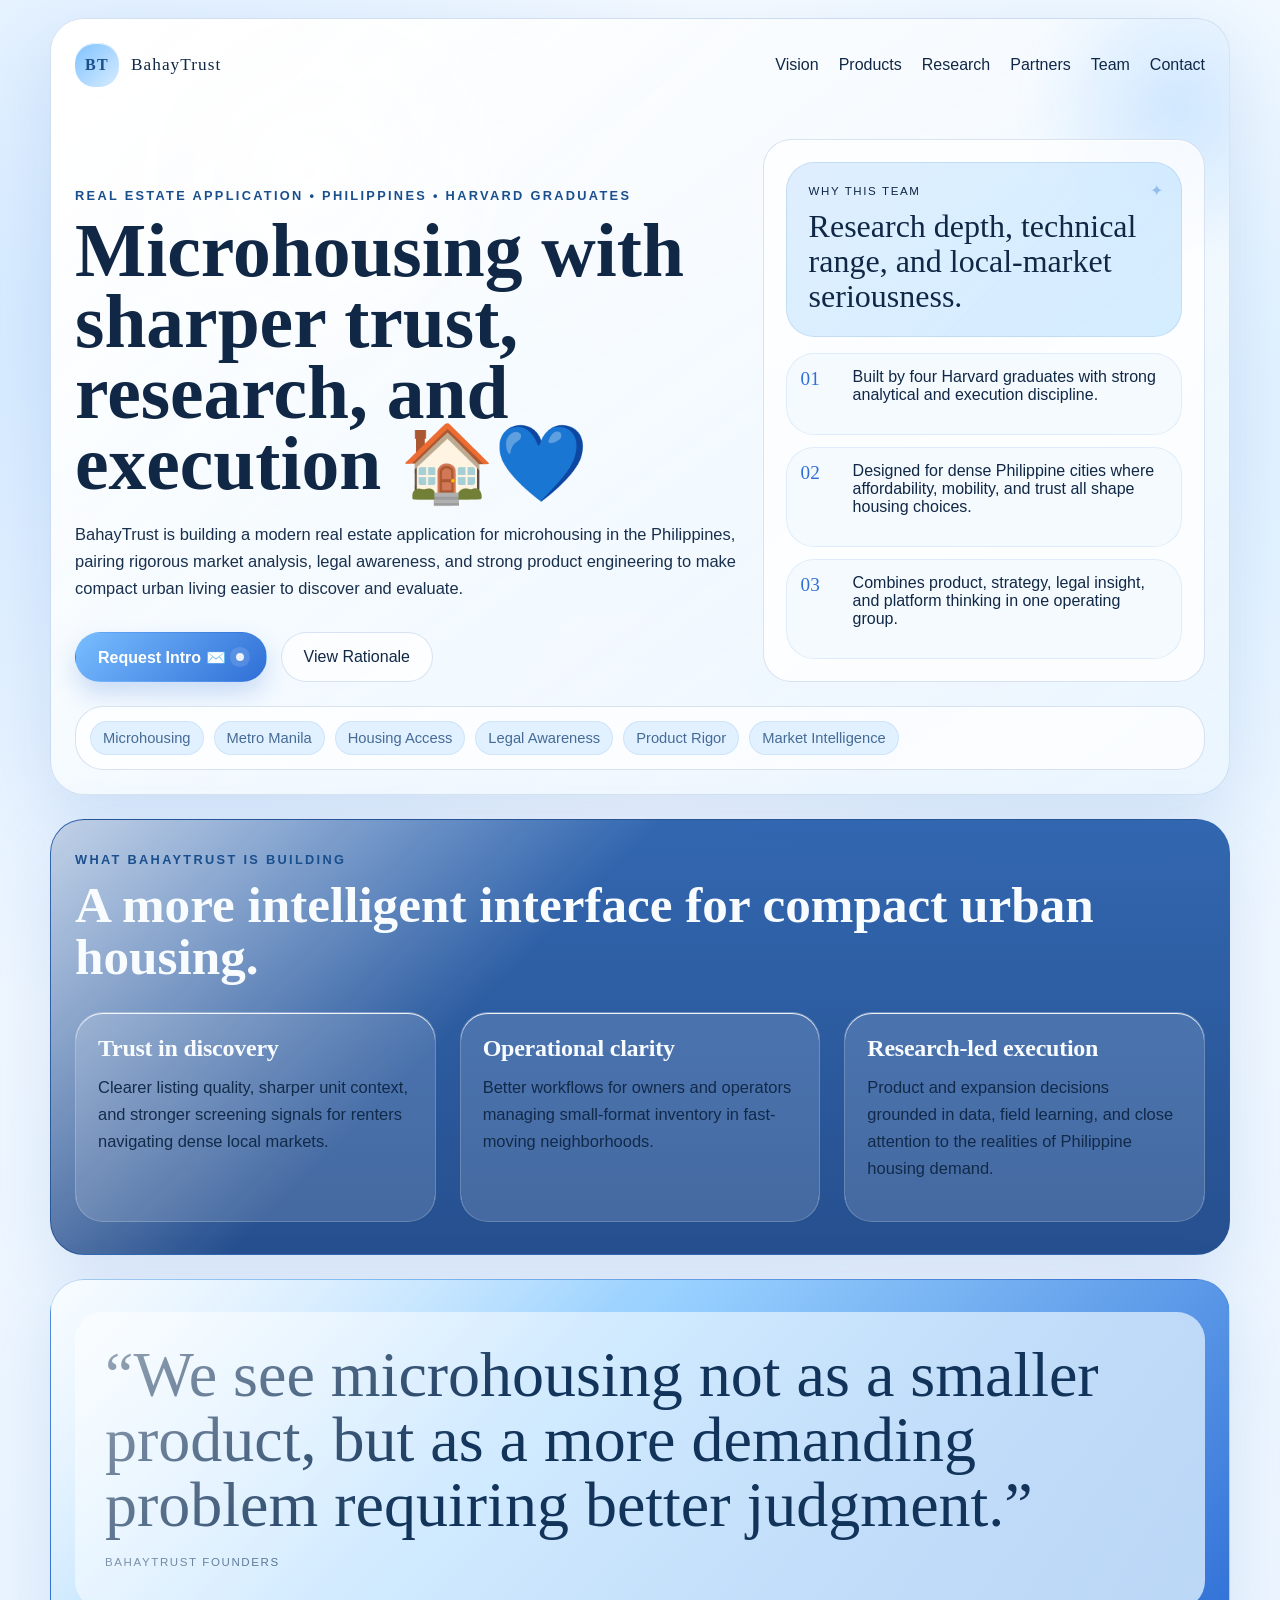
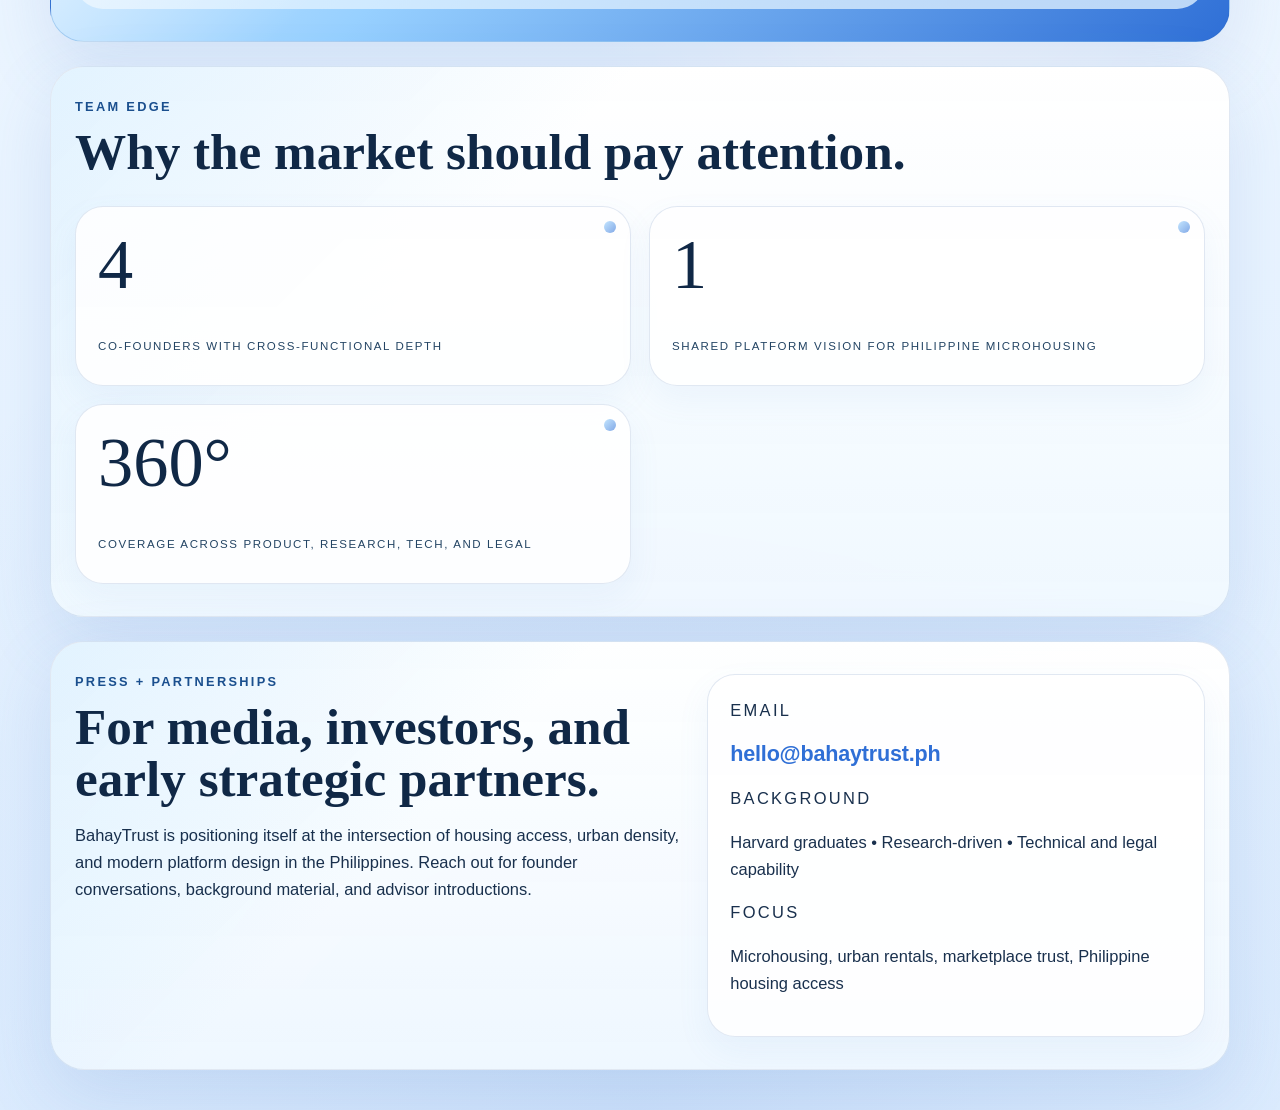
==== index.html @ a54a80f1 "Remove homepage founder section" ====
<!DOCTYPE html>
<html lang="en">
  <head>
    <meta charset="UTF-8" />
    <meta name="viewport" content="width=device-width, initial-scale=1.0" />
    <title>BahayTrust | Microhousing Intelligence for the Philippines</title>
    <meta
      name="description"
      content="BahayTrust is a Philippines-focused microhousing platform founded by four Harvard graduates combining legal, research, analytical, and technical strength."
    />
    <link rel="stylesheet" href="styles.css" />
  </head>
  <body>
    <div class="page-shell">
      <header class="hero hero-home">
        <nav class="topbar">
          <div class="brand">
            <span class="brand-mark">BT</span>
            <span class="brand-name">BahayTrust</span>
          </div>
          <div class="topbar-links">
            <a href="#vision">Vision</a>
            <a href="products.html">Products</a>
            <a href="research.html">Research</a>
            <a href="partners.html">Partners</a>
            <a href="team.html">Team</a>
            <a href="#contact">Contact</a>
          </div>
        </nav>

        <section class="hero-grid">
          <div class="hero-copy">
            <p class="eyebrow">Real Estate Application • Philippines • Harvard Graduates</p>
            <h1 class="hero-title">
              Microhousing with sharper trust, research, and execution
              <span class="emoji-pair">🏠💙</span>
            </h1>
            <p class="hero-text">
              BahayTrust is building a modern real estate application for
              microhousing in the Philippines, pairing rigorous market analysis,
              legal awareness, and strong product engineering to make compact
              urban living easier to discover and evaluate.
            </p>
            <div class="hero-actions">
              <a class="button button-primary" href="#contact">Request Intro ✉️</a>
              <a class="button button-secondary" href="research.html">View Rationale</a>
            </div>
          </div>

          <div class="hero-panel">
            <div class="stat-card">
              <p class="stat-label">Why This Team</p>
              <div class="stat-value">Research depth, technical range, and local-market seriousness.</div>
            </div>
            <div class="hero-notes">
              <article>
                <span>01</span>
                <p>Built by four Harvard graduates with strong analytical and execution discipline.</p>
              </article>
              <article>
                <span>02</span>
                <p>Designed for dense Philippine cities where affordability, mobility, and trust all shape housing choices.</p>
              </article>
              <article>
                <span>03</span>
                <p>Combines product, strategy, legal insight, and platform thinking in one operating group.</p>
              </article>
            </div>
          </div>
        </section>

        <div class="ticker" aria-label="Core themes">
          <span>Microhousing</span>
          <span>Metro Manila</span>
          <span>Housing Access</span>
          <span>Legal Awareness</span>
          <span>Product Rigor</span>
          <span>Market Intelligence</span>
        </div>
      </header>

      <main>
        <section class="section section-dark" id="vision">
          <div class="section-heading">
            <p class="eyebrow">What BahayTrust Is Building</p>
            <h2>A more intelligent interface for compact urban housing.</h2>
          </div>
          <div class="opportunity-grid">
            <article class="feature-card reveal">
              <h3>Trust in discovery</h3>
              <p>
                Clearer listing quality, sharper unit context, and stronger
                screening signals for renters navigating dense local markets.
              </p>
            </article>
            <article class="feature-card reveal">
              <h3>Operational clarity</h3>
              <p>
                Better workflows for owners and operators managing small-format
                inventory in fast-moving neighborhoods.
              </p>
            </article>
            <article class="feature-card reveal">
              <h3>Research-led execution</h3>
              <p>
                Product and expansion decisions grounded in data, field
                learning, and close attention to the realities of Philippine
                housing demand.
              </p>
            </article>
          </div>
        </section>

        <section class="section section-accent">
          <div class="quote-block">
            <p class="quote">
              “We see microhousing not as a smaller product, but as a more
              demanding problem requiring better judgment.”
            </p>
            <p class="quote-credit">BahayTrust founders</p>
          </div>
        </section>

        <section class="section section-light">
          <div class="section-heading">
            <p class="eyebrow">Team Edge</p>
            <h2>Why the market should pay attention.</h2>
          </div>
          <div class="metrics-grid">
            <article class="metric-card reveal">
              <p class="metric-value">4</p>
              <p class="metric-label">Co-founders with cross-functional depth</p>
            </article>
            <article class="metric-card reveal">
              <p class="metric-value">1</p>
              <p class="metric-label">Shared platform vision for Philippine microhousing</p>
            </article>
            <article class="metric-card reveal">
              <p class="metric-value">360°</p>
              <p class="metric-label">Coverage across product, research, tech, and legal</p>
            </article>
          </div>
        </section>

        <section class="section section-light" id="contact">
          <div class="contact-layout">
            <div class="section-heading compact">
              <p class="eyebrow">Press + Partnerships</p>
              <h2>For media, investors, and early strategic partners.</h2>
              <p class="contact-copy">
                BahayTrust is positioning itself at the intersection of housing
                access, urban density, and modern platform design in the
                Philippines. Reach out for founder conversations, background
                material, and advisor introductions.
              </p>
            </div>
            <div class="contact-card reveal is-visible">
              <p class="contact-label">Email</p>
              <a href="mailto:hello@bahaytrust.ph">hello@bahaytrust.ph</a>
              <p class="contact-label">Background</p>
              <p>Harvard graduates • Research-driven • Technical and legal capability</p>
              <p class="contact-label">Focus</p>
              <p>Microhousing, urban rentals, marketplace trust, Philippine housing access</p>
            </div>
          </div>
        </section>
      </main>
    </div>

    <script src="script.js"></script>
  </body>
</html>
---- styles.css ----
:root {
  --bg: #f4faff;
  --bg-soft: #dceeff;
  --panel: rgba(248, 252, 255, 0.82);
  --panel-light: rgba(255, 255, 255, 0.94);
  --ink: #0f2a49;
  --ink-dark: #102846;
  --muted: rgba(16, 40, 70, 0.96);
  --muted-dark: #244564;
  --line: rgba(53, 107, 176, 0.18);
  --line-dark: rgba(45, 95, 163, 0.14);
  --accent: #6fb6ff;
  --accent-2: #9ed6ff;
  --accent-3: #2f6fd6;
  --accent-4: #c8e8ff;
  --accent-5: #edf7ff;
  --shadow: rgba(73, 123, 196, 0.16);
}

* {
  box-sizing: border-box;
}

html {
  scroll-behavior: smooth;
}

body {
  margin: 0;
  min-height: 100vh;
  background:
    radial-gradient(circle at 10% 12%, rgba(111, 182, 255, 0.26), transparent 26%),
    radial-gradient(circle at 85% 15%, rgba(158, 214, 255, 0.32), transparent 22%),
    radial-gradient(circle at 74% 58%, rgba(255, 255, 255, 0.72), transparent 20%),
    radial-gradient(circle at 50% 100%, rgba(47, 111, 214, 0.12), transparent 34%),
    linear-gradient(180deg, #f7fbff 0%, #edf6ff 52%, #e2f0ff 100%);
  color: var(--ink-dark);
  font-family: "Avenir Next", "Segoe UI", sans-serif;
}

a {
  color: inherit;
  text-decoration: none;
}

.page-shell {
  width: min(1180px, calc(100% - 28px));
  margin: 0 auto;
  padding: 18px 0 40px;
}

.hero,
.section {
  position: relative;
  overflow: hidden;
  border: 1px solid var(--line);
  border-radius: 34px;
  backdrop-filter: blur(18px);
  box-shadow: 0 24px 70px var(--shadow);
}

.hero::before,
.section::before {
  content: "";
  position: absolute;
  inset: 0;
  pointer-events: none;
  background: linear-gradient(135deg, rgba(255, 255, 255, 0.7), transparent 38%);
}

.hero {
  background:
    linear-gradient(145deg, rgba(255, 255, 255, 0.96), rgba(233, 244, 255, 0.88)),
    rgba(255, 255, 255, 0.5);
  color: var(--ink-dark);
  padding: 24px;
}

.hero-home::after,
.hero-page::after {
  content: "";
  position: absolute;
  right: -120px;
  top: -80px;
  width: 340px;
  height: 340px;
  border-radius: 50%;
  background: radial-gradient(circle, rgba(111, 182, 255, 0.28), transparent 64%);
  filter: blur(10px);
}

.hero-home::before {
  background:
    radial-gradient(circle at 22% 20%, rgba(255, 255, 255, 0.72), transparent 18%),
    linear-gradient(135deg, rgba(255, 255, 255, 0.7), transparent 38%);
}

.topbar,
.hero-grid,
.opportunity-grid,
.founders-grid,
.metrics-grid,
.contact-layout,
.advisers-grid,
.page-intro,
.research-grid,
.research-placeholder-grid,
.source-list,
.partners-grid,
.map-gallery {
  display: grid;
  gap: 24px;
}

.topbar {
  grid-template-columns: repeat(2, minmax(0, 1fr));
  align-items: center;
  position: relative;
  z-index: 1;
}

.brand,
.topbar-links,
.hero-actions,
.ticker {
  display: flex;
  align-items: center;
}

.brand {
  gap: 12px;
}

.brand-mark {
  width: 44px;
  height: 44px;
  display: grid;
  place-items: center;
  border-radius: 20px;
  background: linear-gradient(135deg, #7fc2ff, #d7ecff);
  color: #1b4f89;
  box-shadow: inset 0 1px 0 rgba(255, 255, 255, 0.8);
  font-family: "Georgia", "Times New Roman", serif;
  font-weight: 700;
  letter-spacing: 0.08em;
}

.brand-name,
h1,
h2,
h3,
.stat-value,
.quote,
.metric-value {
  font-family: "Georgia", "Times New Roman", serif;
}

.brand-name {
  font-size: 1.08rem;
  letter-spacing: 0.06em;
}

.topbar-links {
  justify-content: flex-end;
  gap: 20px;
  color: var(--ink-dark);
}

.topbar-links a {
  position: relative;
}

.topbar-links a::after {
  content: "";
  position: absolute;
  left: 0;
  bottom: -6px;
  width: 100%;
  height: 1px;
  background: currentColor;
  transform: scaleX(0);
  transform-origin: left;
  transition: transform 180ms ease;
}

.topbar-links a:hover::after {
  transform: scaleX(1);
}

.hero-grid,
.page-intro {
  grid-template-columns: minmax(0, 1.2fr) minmax(300px, 0.8fr);
  align-items: end;
  margin-top: 52px;
  position: relative;
  z-index: 1;
}

.page-intro {
  align-items: start;
}

.page-intro-single {
  grid-template-columns: 1fr;
}

.eyebrow {
  margin: 0 0 12px;
  color: #1a4f8e;
  font-size: 0.8rem;
  letter-spacing: 0.18em;
  text-transform: uppercase;
  font-weight: 800;
}

h1,
h2,
h3,
p {
  margin-top: 0;
}

h1 {
  font-size: clamp(2.45rem, 5.9vw, 4.9rem);
  line-height: 0.94;
  margin-bottom: 22px;
  max-width: 100%;
}

.hero-title {
  max-width: 100%;
}

.emoji-pair {
  white-space: nowrap;
}

h2 {
  font-size: clamp(2rem, 4vw, 3.5rem);
  line-height: 1.02;
  margin-bottom: 0;
}

h3 {
  font-size: 1.5rem;
  margin-bottom: 12px;
}

.hero-text,
.section-copy,
.contact-copy,
.feature-card p,
.founder-card p,
.contact-card p,
.adviser-card p,
.adviser-panel p {
  color: var(--muted);
  line-height: 1.65;
  font-size: 1.03rem;
}

.hero-text,
.section-copy,
.contact-copy,
.section-heading p {
  width: 100%;
  max-width: 100%;
}

.section-copy,
.contact-copy {
  margin-top: 16px;
  max-width: 100%;
}

.compact-copy {
  margin-top: 18px;
}

.hero-actions {
  gap: 14px;
  flex-wrap: wrap;
  margin-top: 30px;
}

.button {
  display: inline-flex;
  align-items: center;
  justify-content: center;
  min-height: 50px;
  padding: 0 22px;
  border-radius: 999px;
  border: 1px solid transparent;
  transition: transform 180ms ease, background 180ms ease, border-color 180ms ease, box-shadow 180ms ease;
}

.button:hover,
.topbar-links a:hover {
  transform: translateY(-2px);
}

.button-primary {
  background: linear-gradient(135deg, #79bdff, #2f6fd6);
  color: #ffffff;
  font-weight: 700;
  box-shadow: 0 12px 24px rgba(47, 111, 214, 0.22);
  position: relative;
}

.button-secondary {
  border-color: var(--line);
  background: rgba(255, 255, 255, 0.74);
  color: var(--ink-dark);
}

.button-primary::after {
  content: "";
  width: 8px;
  height: 8px;
  margin-left: 10px;
  border-radius: 50%;
  background: rgba(255, 255, 255, 0.9);
  box-shadow: 0 0 0 6px rgba(255, 255, 255, 0.12);
}

.button-secondary:hover,
.button-primary:hover {
  box-shadow: 0 16px 30px rgba(47, 111, 214, 0.18);
}

.hero-panel,
.stat-card,
.hero-notes article,
.feature-card,
.founder-card,
.contact-card,
.quote-block,
.metric-card,
.adviser-card,
.adviser-panel,
.ticker {
  border-radius: 28px;
}

.hero-panel,
.feature-card,
.metric-card,
.adviser-panel {
  background: rgba(255, 255, 255, 0.76);
  border: 1px solid var(--line);
  box-shadow: inset 0 1px 0 rgba(255, 255, 255, 0.9);
}

.hero-panel {
  padding: 22px;
}

.stat-card {
  background: linear-gradient(135deg, rgba(111, 182, 255, 0.22), rgba(158, 214, 255, 0.42));
  padding: 22px;
  border: 1px solid rgba(74, 132, 201, 0.16);
  position: relative;
}

.stat-card::after {
  content: "✦";
  position: absolute;
  top: 18px;
  right: 18px;
  color: rgba(47, 111, 214, 0.38);
  font-size: 1rem;
}

.stat-label,
.founder-role,
.contact-label,
.quote-credit,
.metric-label,
.adviser-role {
  text-transform: uppercase;
  letter-spacing: 0.14em;
  font-size: 0.72rem;
}

.stat-value {
  font-size: 2rem;
  line-height: 1.1;
}

.hero-notes {
  display: grid;
  gap: 12px;
  margin-top: 16px;
}

.hero-notes article {
  display: grid;
  grid-template-columns: 38px 1fr;
  gap: 14px;
  padding: 14px;
  background: rgba(245, 250, 255, 0.92);
  border: 1px solid rgba(96, 156, 224, 0.14);
}

.hero-notes span {
  color: var(--accent-3);
  font-family: "Georgia", "Times New Roman", serif;
  font-size: 1.2rem;
}

.ticker {
  gap: 10px;
  flex-wrap: wrap;
  margin-top: 24px;
  padding: 14px;
  background: rgba(255, 255, 255, 0.72);
  border: 1px solid var(--line);
  position: relative;
  z-index: 1;
}

.ticker span {
  padding: 8px 12px;
  border-radius: 999px;
  background: rgba(224, 240, 255, 0.92);
  color: #456b96;
  font-size: 0.92rem;
  border: 1px solid rgba(96, 156, 224, 0.16);
}

.section {
  margin-top: 24px;
  padding: 32px 24px;
}

.section-dark {
  background: linear-gradient(180deg, rgba(42, 97, 173, 0.96), rgba(29, 72, 138, 0.96));
  color: #f8fcff;
}

.section-light {
  background: linear-gradient(180deg, rgba(255, 255, 255, 0.98), rgba(240, 248, 255, 0.95));
  color: var(--ink-dark);
  border-color: var(--line-dark);
}

.section-light::before {
  background: linear-gradient(135deg, rgba(158, 214, 255, 0.3), transparent 34%);
}

.section-accent {
  background: linear-gradient(135deg, #e6f4ff 0%, #97d0ff 42%, #2f6fd6 100%);
  color: #12345b;
}

.section-heading {
  width: 100%;
  max-width: 100%;
  margin-bottom: 28px;
  position: relative;
  z-index: 1;
}

.section-heading > * {
  width: 100%;
  max-width: 100%;
}

.next-steps-intro,
.next-steps-intro > *,
.next-steps-intro .hero-text {
  width: 100%;
  max-width: 100%;
}

.geospatial-intro,
.geospatial-intro > *,
.geospatial-intro .hero-text {
  width: 100%;
  max-width: 100%;
}

.research-intro,
.research-intro > *,
.research-intro .hero-text {
  width: 100%;
  max-width: 100%;
}

.research-intro-title {
  width: 100%;
  max-width: 100%;
  margin-bottom: 14px;
  color: #1a4f8e;
  font-size: clamp(1.9rem, 3vw, 2.6rem);
  line-height: 1.08;
}

.geospatial-section .research-intro {
  margin-bottom: 28px;
}

.section-heading.compact {
  margin-bottom: 0;
}

.geospatial-intro h2,
.next-steps-intro h2 {
  color: #1a4f8e;
  font-size: clamp(1.9rem, 3vw, 2.6rem);
  line-height: 1.08;
  margin-bottom: 14px;
}

.research-intro .hero-text,
.geospatial-intro .hero-text,
.next-steps-intro .hero-text {
  margin-top: 0;
}

.opportunity-grid {
  grid-template-columns: repeat(3, minmax(0, 1fr));
}

.founders-grid,
.metrics-grid,
.advisers-grid,
.partners-grid {
  grid-template-columns: repeat(2, minmax(0, 1fr));
}

.research-grid {
  grid-template-columns: minmax(0, 1.1fr) minmax(280px, 0.9fr);
  align-items: start;
}

.research-placeholder-grid {
  grid-template-columns: repeat(2, minmax(0, 1fr));
}

.feature-card,
.founder-card,
.contact-card,
.metric-card,
.adviser-card,
.adviser-panel,
.research-block,
.placeholder-card,
.source-card,
.partner-card,
.map-card {
  padding: 22px;
  position: relative;
}

.feature-card {
  background: rgba(255, 255, 255, 0.14);
  border: 1px solid rgba(255, 255, 255, 0.18);
}

.founder-card,
.contact-card,
.metric-card,
.adviser-card,
.research-block,
.placeholder-card,
.source-card,
.partner-card,
.map-card {
  background: rgba(255, 255, 255, 0.88);
  border: 1px solid var(--line-dark);
  color: var(--ink-dark);
}

.research-block,
.placeholder-card,
.source-card,
.partner-card,
.map-card {
  border-radius: 28px;
}

.founder-card,
.contact-card,
.metric-card,
.adviser-card,
.research-block,
.placeholder-card,
.source-card,
.partner-card,
.map-card {
  box-shadow: 0 14px 32px rgba(98, 148, 217, 0.08);
}

.research-paper {
  margin-bottom: 24px;
  padding: 24px;
  border-radius: 28px;
  background: rgba(255, 255, 255, 0.92);
  border: 1px solid var(--line-dark);
  box-shadow: 0 14px 32px rgba(98, 148, 217, 0.08);
}

.paper-title {
  margin-bottom: 8px;
  font-size: clamp(1.7rem, 3vw, 2.2rem);
}

.paper-meta {
  margin-bottom: 14px;
  color: #4672a1;
  font-size: 0.95rem;
  letter-spacing: 0.02em;
}

.founder-card::before,
.metric-card::before,
.partner-card::before {
  content: "";
  position: absolute;
  top: 14px;
  right: 14px;
  width: 12px;
  height: 12px;
  border-radius: 50%;
  background: linear-gradient(135deg, var(--accent-2), var(--accent-3));
  opacity: 0.6;
}

.research-stack {
  display: grid;
  gap: 18px;
}

.block-label {
  margin-bottom: 10px;
  color: #1a4f8e;
  text-transform: uppercase;
  letter-spacing: 0.14em;
  font-size: 0.88rem;
  font-weight: 800;
}

.research-list,
.source-list {
  margin: 0;
  padding-left: 18px;
  color: var(--muted-dark);
  line-height: 1.7;
}

.source-list {
  grid-template-columns: repeat(3, minmax(0, 1fr));
  padding-left: 0;
  list-style: none;
}

.placeholder-title {
  font-family: "Georgia", "Times New Roman", serif;
  font-size: 1.3rem;
  margin-bottom: 12px;
  color: #173252;
}

.map-analysis,
.placeholder-note,
.map-insight-list,
.source-list,
.research-list {
  color: var(--muted);
}

.map-gallery {
  grid-template-columns: 1fr;
}

.map-card {
  overflow: hidden;
  padding: 0;
}

.map-frame {
  display: block;
  width: 100%;
  aspect-ratio: 16 / 10;
  object-fit: contain;
  border-bottom: 1px solid var(--line-dark);
  background: var(--accent-5);
}

.map-copy {
  padding: 22px 22px 24px;
}

.map-insight-list {
  margin-bottom: 14px;
  padding: 12px 14px;
  border-radius: 16px;
  background: rgba(111, 182, 255, 0.12);
  border: 1px solid rgba(53, 107, 176, 0.16);
  color: var(--ink-dark);
  line-height: 1.6;
  padding-left: 34px;
}

.map-insight-list li {
  margin: 0;
}

.map-analysis {
  color: var(--ink-dark);
  font-size: 1rem;
  line-height: 1.7;
  margin-bottom: 14px;
}

.placeholder-note {
  color: var(--muted-dark);
  font-size: 0.95rem;
  line-height: 1.65;
}

.insight-grid .feature-card {
  min-height: 190px;
}

.source-card {
  min-height: 160px;
}

.source-card-wide {
  min-height: auto;
  padding: 24px;
}

.source-card-wide .placeholder-note + .placeholder-note {
  margin-top: 16px;
}

.source-card-wide a {
  color: #1a4f8e;
  text-decoration: underline;
  text-underline-offset: 2px;
}

.partner-card {
  min-height: 220px;
}

.reveal {
  transform: translateY(24px);
  opacity: 0;
  transition: transform 600ms ease, opacity 600ms ease;
}

.reveal.is-visible {
  transform: translateY(0);
  opacity: 1;
}

.quote-block {
  padding: 30px;
  min-height: 220px;
  display: grid;
  align-content: center;
  background: linear-gradient(145deg, rgba(255, 255, 255, 0.55), rgba(221, 240, 255, 0.8));
}

.quote {
  font-size: clamp(2rem, 5vw, 4rem);
  line-height: 1.02;
  max-width: 100%;
  margin-bottom: 18px;
}

.quote-credit {
  color: rgba(18, 52, 91, 0.72);
}

.metrics-grid {
  gap: 18px;
}

.metric-card {
  min-height: 180px;
  display: grid;
  align-content: space-between;
}

.metric-value {
  font-size: clamp(2.8rem, 6vw, 4.4rem);
  line-height: 1;
  margin-bottom: 20px;
}

.metric-label {
  color: var(--muted-dark);
}

.contact-layout {
  grid-template-columns: minmax(0, 1.1fr) minmax(280px, 0.9fr);
  align-items: start;
}

.contact-card a {
  display: inline-block;
  margin-bottom: 18px;
  font-size: 1.35rem;
  font-weight: 700;
  color: #2f6fd6;
}

.feature-card h3,
.founder-card h3,
.partner-card h3,
.adviser-card h3,
.placeholder-title,
.contact-card a {
  letter-spacing: -0.01em;
}

.adviser-panel {
  min-height: 100%;
}

.advisers-grid {
  margin-top: 24px;
}

@media (max-width: 900px) {
  .topbar,
  .hero-grid,
  .page-intro,
  .opportunity-grid,
  .founders-grid,
  .metrics-grid,
  .contact-layout,
  .advisers-grid,
  .research-grid,
  .research-placeholder-grid,
  .source-list,
  .partners-grid,
  .map-gallery {
    grid-template-columns: 1fr;
  }

  .topbar-links {
    justify-content: flex-start;
    flex-wrap: wrap;
  }
}

@media (max-width: 640px) {
  .page-shell {
    width: min(100% - 18px, 1180px);
    padding-top: 10px;
  }

  .hero,
  .section {
    border-radius: 28px;
    padding: 22px 18px;
  }


  h1 {
    font-size: clamp(2.2rem, 11vw, 3.45rem);
  }

  .button {
    width: 100%;
  }
}
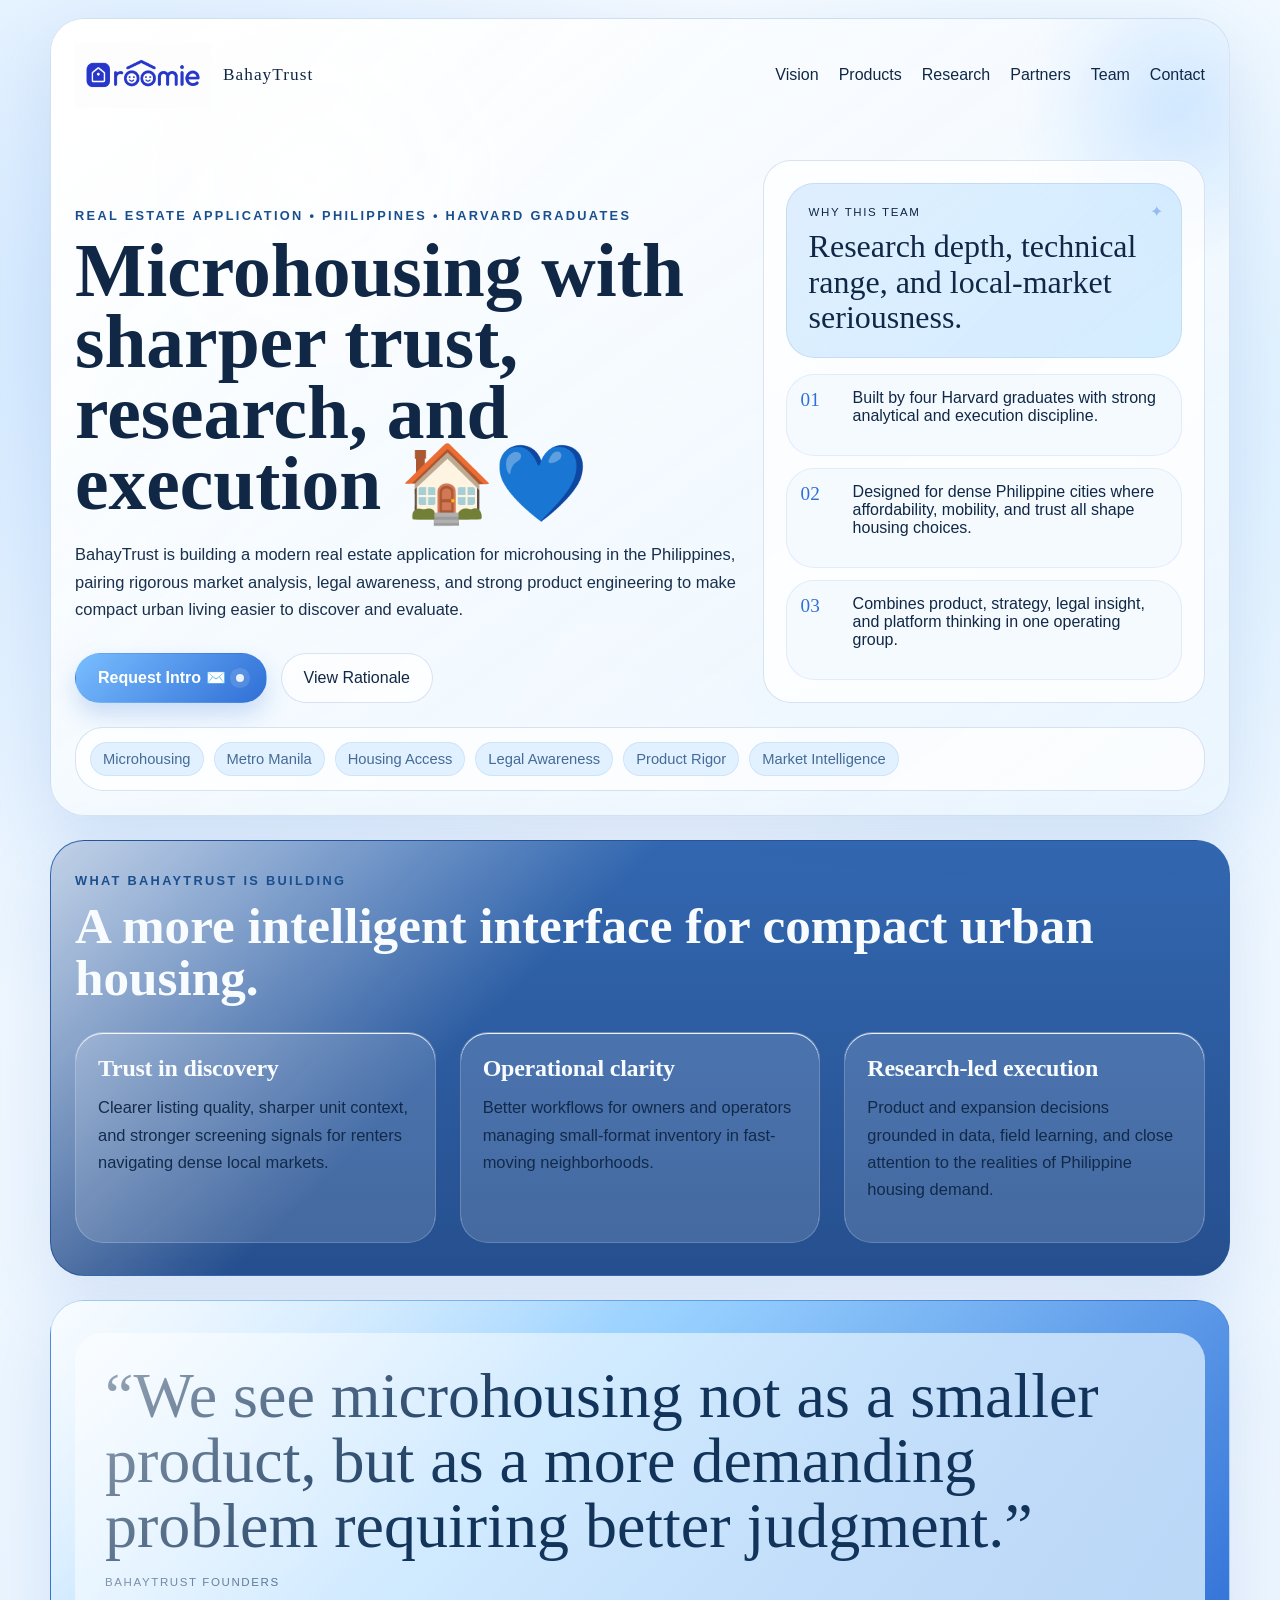
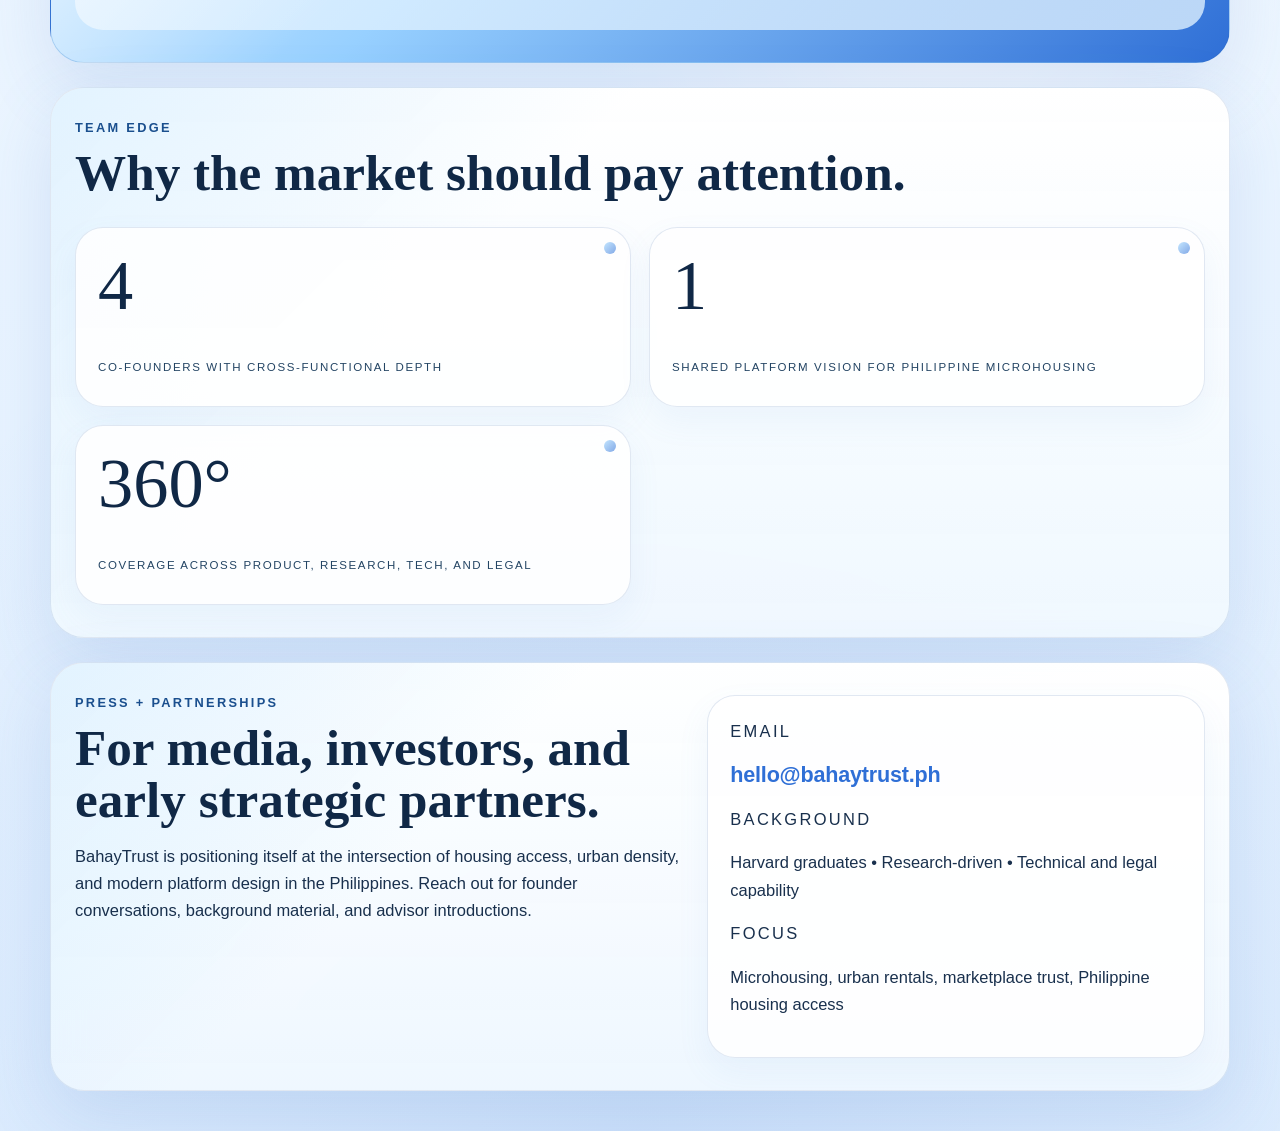
==== commit 2f11ae8a: "Use shared logo across BahayTrust pages" ====
--- a/index.html
+++ b/index.html
@@ -15,7 +15,7 @@
       <header class="hero hero-home">
         <nav class="topbar">
           <div class="brand">
-            <span class="brand-mark">BT</span>
+            <img class="brand-mark" src="assets/logo-draft.png" alt="BahayTrust logo" />
             <span class="brand-name">BahayTrust</span>
           </div>
           <div class="topbar-links">
--- a/styles.css
+++ b/styles.css
@@ -132,17 +132,10 @@
 }
 
 .brand-mark {
-  width: 44px;
-  height: 44px;
-  display: grid;
-  place-items: center;
-  border-radius: 20px;
-  background: linear-gradient(135deg, #7fc2ff, #d7ecff);
-  color: #1b4f89;
-  box-shadow: inset 0 1px 0 rgba(255, 255, 255, 0.8);
-  font-family: "Georgia", "Times New Roman", serif;
-  font-weight: 700;
-  letter-spacing: 0.08em;
+  width: 136px;
+  height: auto;
+  display: block;
+  object-fit: contain;
 }
 
 .brand-name,
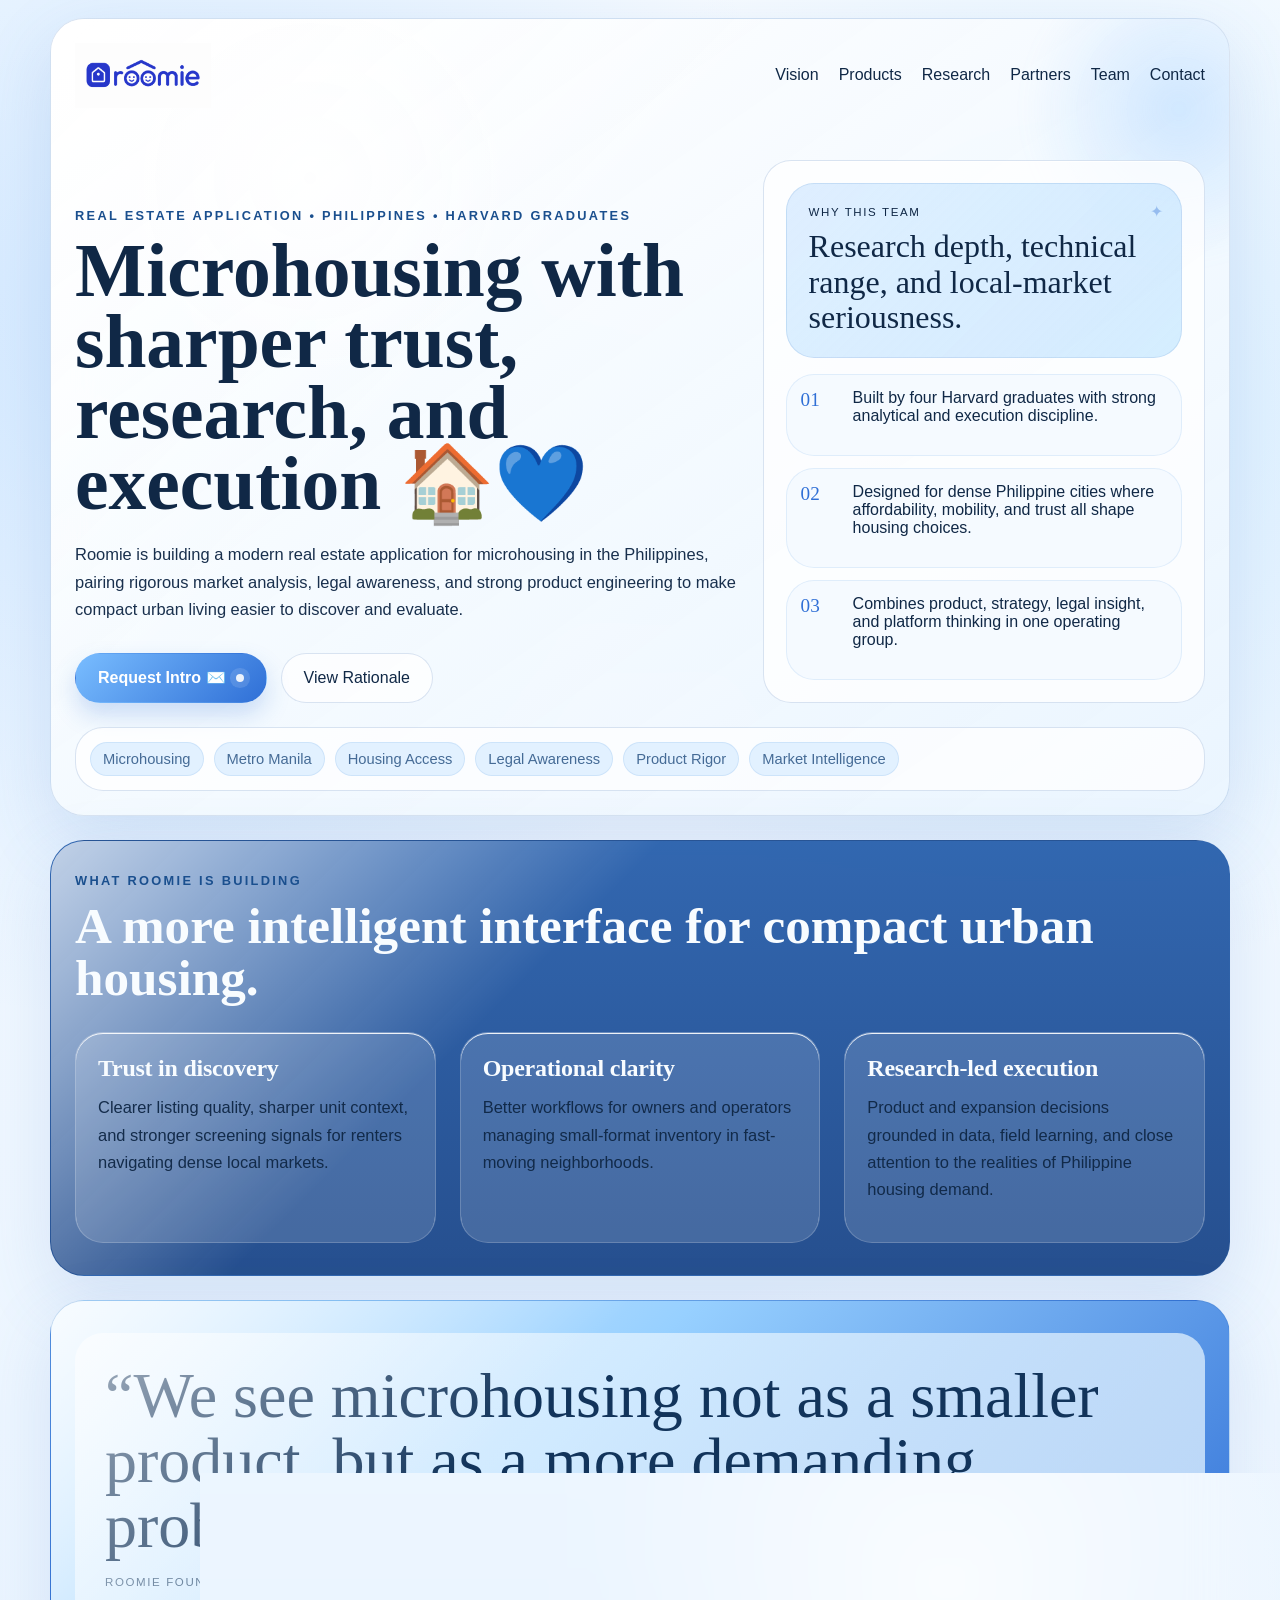
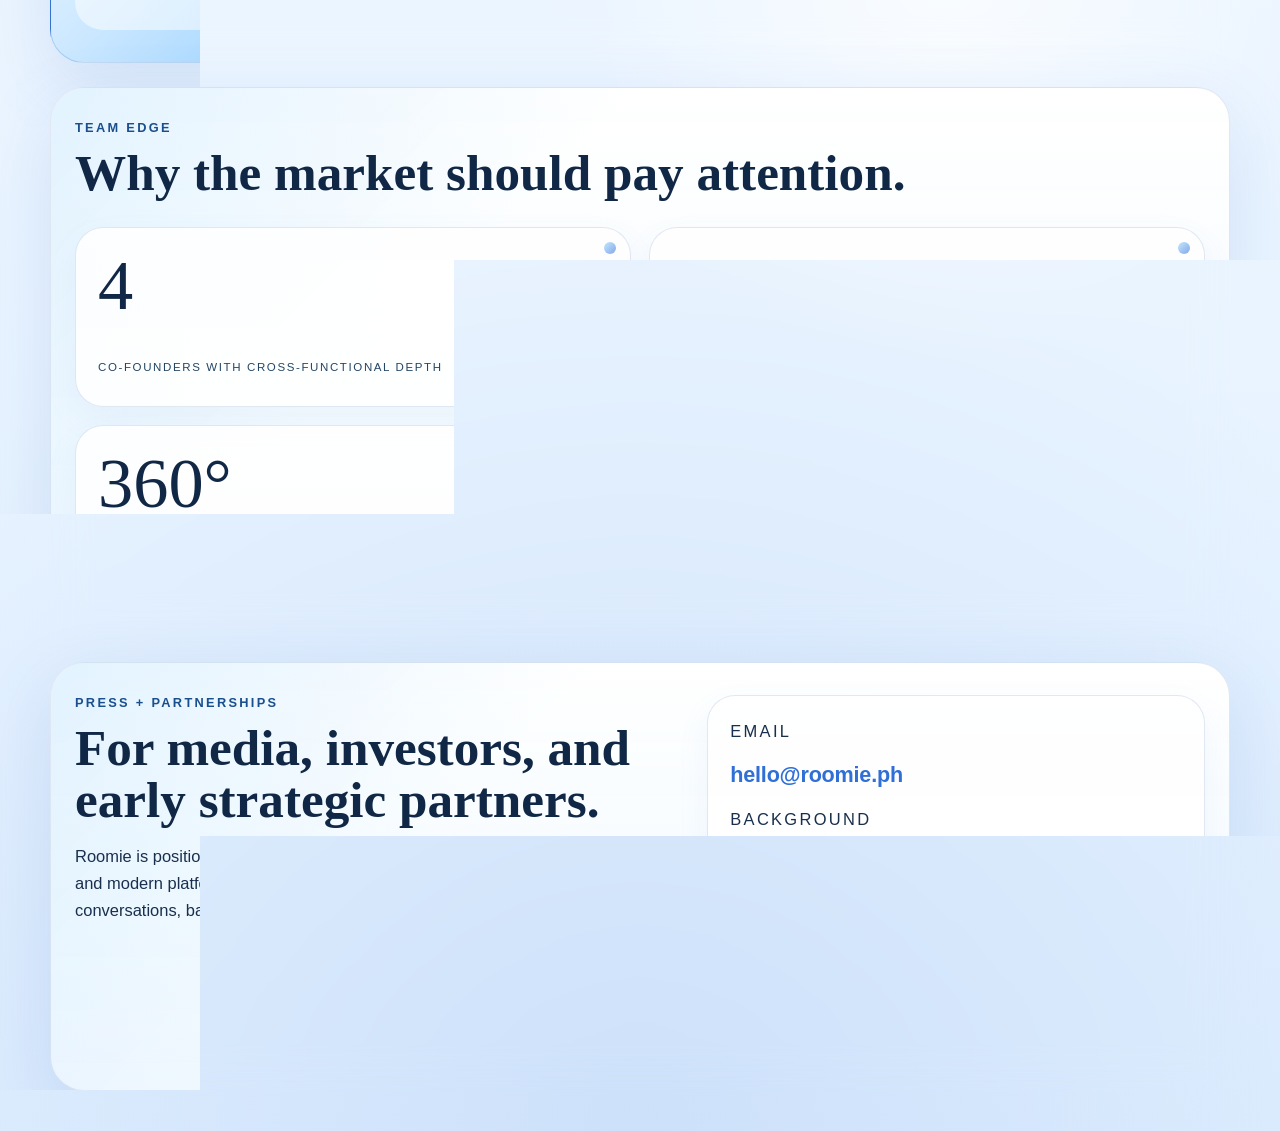
==== commit 55e2f1bc: "Rename site branding to Roomie" ====
--- a/index.html
+++ b/index.html
@@ -3,10 +3,10 @@
   <head>
     <meta charset="UTF-8" />
     <meta name="viewport" content="width=device-width, initial-scale=1.0" />
-    <title>BahayTrust | Microhousing Intelligence for the Philippines</title>
+    <title>Roomie | Microhousing Intelligence for the Philippines</title>
     <meta
       name="description"
-      content="BahayTrust is a Philippines-focused microhousing platform founded by four Harvard graduates combining legal, research, analytical, and technical strength."
+      content="Roomie is a Philippines-focused microhousing platform founded by four Harvard graduates combining legal, research, analytical, and technical strength."
     />
     <link rel="stylesheet" href="styles.css" />
   </head>
@@ -15,8 +15,7 @@
       <header class="hero hero-home">
         <nav class="topbar">
           <div class="brand">
-            <img class="brand-mark" src="assets/logo-draft.png" alt="BahayTrust logo" />
-            <span class="brand-name">BahayTrust</span>
+            <img class="brand-mark" src="assets/logo-draft.png" alt="Roomie logo" />
           </div>
           <div class="topbar-links">
             <a href="#vision">Vision</a>
@@ -36,7 +35,7 @@
               <span class="emoji-pair">🏠💙</span>
             </h1>
             <p class="hero-text">
-              BahayTrust is building a modern real estate application for
+              Roomie is building a modern real estate application for
               microhousing in the Philippines, pairing rigorous market analysis,
               legal awareness, and strong product engineering to make compact
               urban living easier to discover and evaluate.
@@ -82,7 +81,7 @@
       <main>
         <section class="section section-dark" id="vision">
           <div class="section-heading">
-            <p class="eyebrow">What BahayTrust Is Building</p>
+            <p class="eyebrow">What Roomie Is Building</p>
             <h2>A more intelligent interface for compact urban housing.</h2>
           </div>
           <div class="opportunity-grid">
@@ -117,7 +116,7 @@
               “We see microhousing not as a smaller product, but as a more
               demanding problem requiring better judgment.”
             </p>
-            <p class="quote-credit">BahayTrust founders</p>
+            <p class="quote-credit">Roomie founders</p>
           </div>
         </section>
 
@@ -148,7 +147,7 @@
               <p class="eyebrow">Press + Partnerships</p>
               <h2>For media, investors, and early strategic partners.</h2>
               <p class="contact-copy">
-                BahayTrust is positioning itself at the intersection of housing
+                Roomie is positioning itself at the intersection of housing
                 access, urban density, and modern platform design in the
                 Philippines. Reach out for founder conversations, background
                 material, and advisor introductions.
@@ -156,7 +155,7 @@
             </div>
             <div class="contact-card reveal is-visible">
               <p class="contact-label">Email</p>
-              <a href="mailto:hello@bahaytrust.ph">hello@bahaytrust.ph</a>
+              <a href="mailto:hello@roomie.ph">hello@roomie.ph</a>
               <p class="contact-label">Background</p>
               <p>Harvard graduates • Research-driven • Technical and legal capability</p>
               <p class="contact-label">Focus</p>
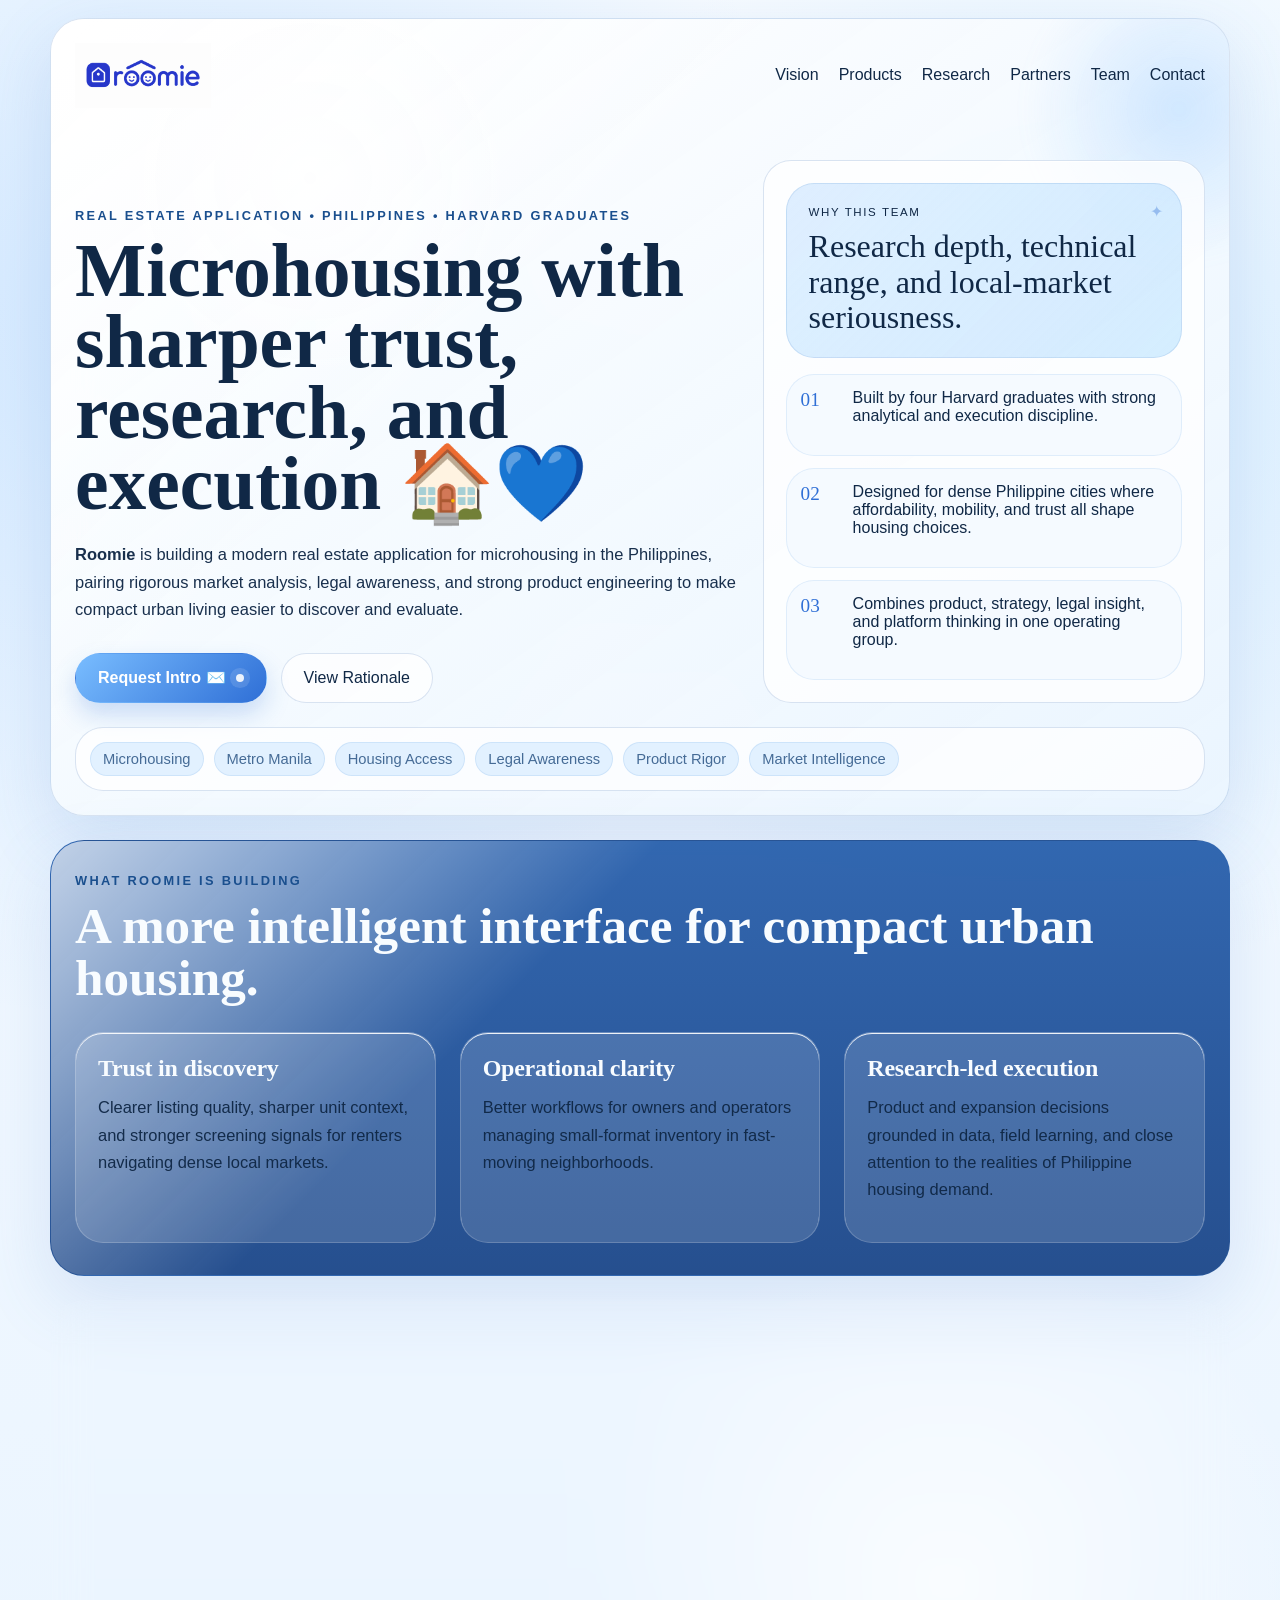
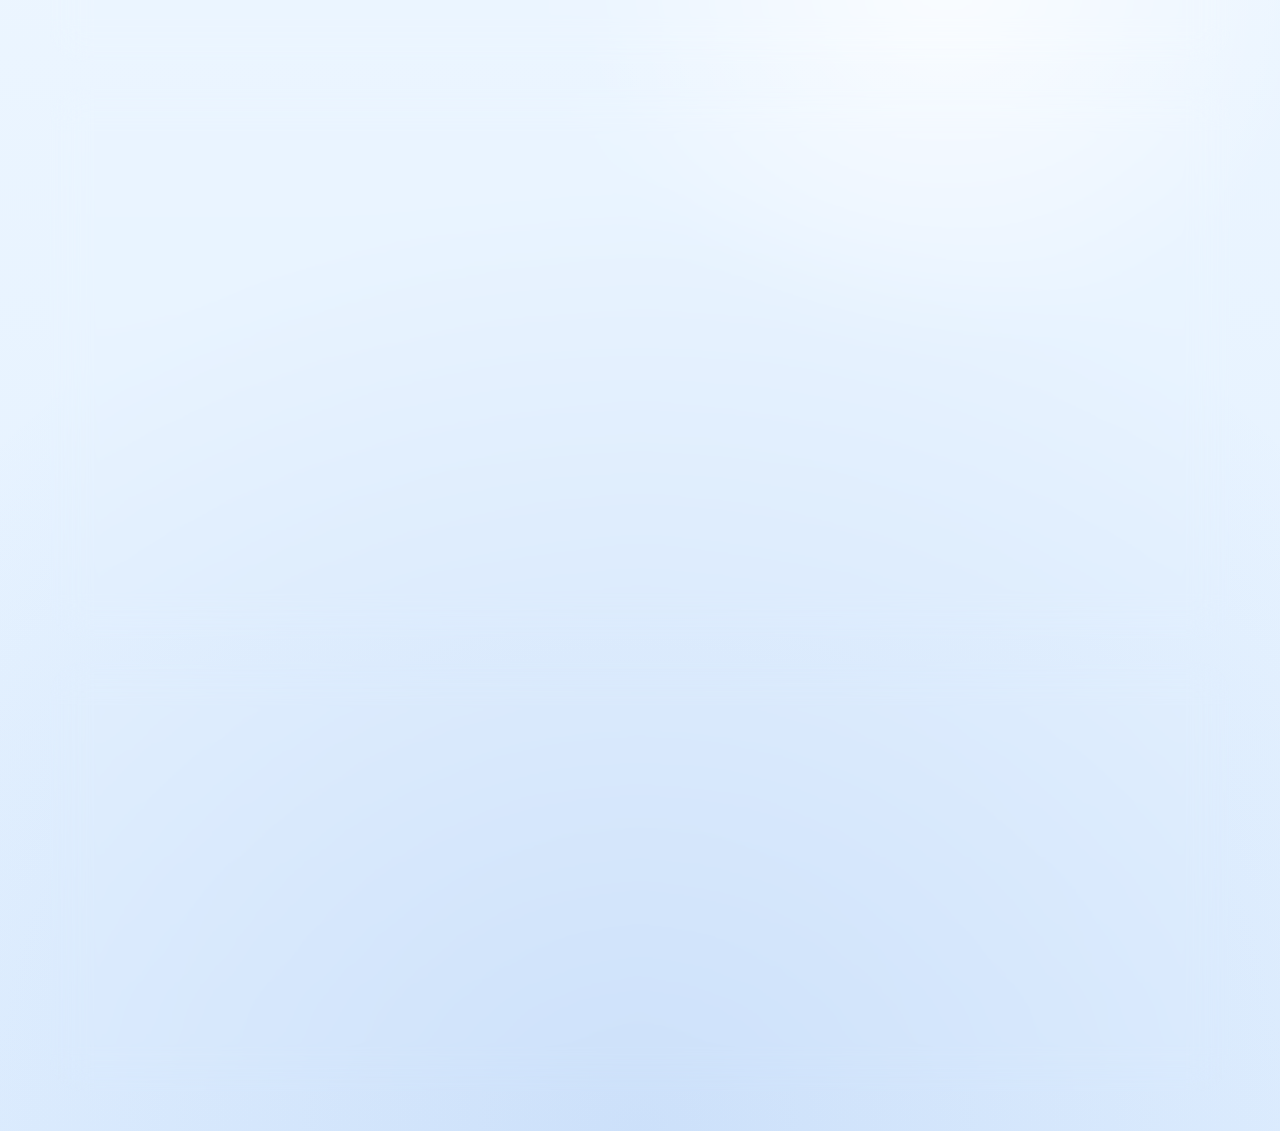
==== commit 5168b7ab: "Emphasize Roomie references" ====
--- a/index.html
+++ b/index.html
@@ -35,7 +35,7 @@
               <span class="emoji-pair">🏠💙</span>
             </h1>
             <p class="hero-text">
-              Roomie is building a modern real estate application for
+              <strong>Roomie</strong> is building a modern real estate application for
               microhousing in the Philippines, pairing rigorous market analysis,
               legal awareness, and strong product engineering to make compact
               urban living easier to discover and evaluate.
@@ -81,7 +81,7 @@
       <main>
         <section class="section section-dark" id="vision">
           <div class="section-heading">
-            <p class="eyebrow">What Roomie Is Building</p>
+            <p class="eyebrow">What <strong>Roomie</strong> Is Building</p>
             <h2>A more intelligent interface for compact urban housing.</h2>
           </div>
           <div class="opportunity-grid">
@@ -116,7 +116,7 @@
               “We see microhousing not as a smaller product, but as a more
               demanding problem requiring better judgment.”
             </p>
-            <p class="quote-credit">Roomie founders</p>
+            <p class="quote-credit"><strong>Roomie</strong> founders</p>
           </div>
         </section>
 
@@ -147,7 +147,7 @@
               <p class="eyebrow">Press + Partnerships</p>
               <h2>For media, investors, and early strategic partners.</h2>
               <p class="contact-copy">
-                Roomie is positioning itself at the intersection of housing
+                <strong>Roomie</strong> is positioning itself at the intersection of housing
                 access, urban density, and modern platform design in the
                 Philippines. Reach out for founder conversations, background
                 material, and advisor introductions.
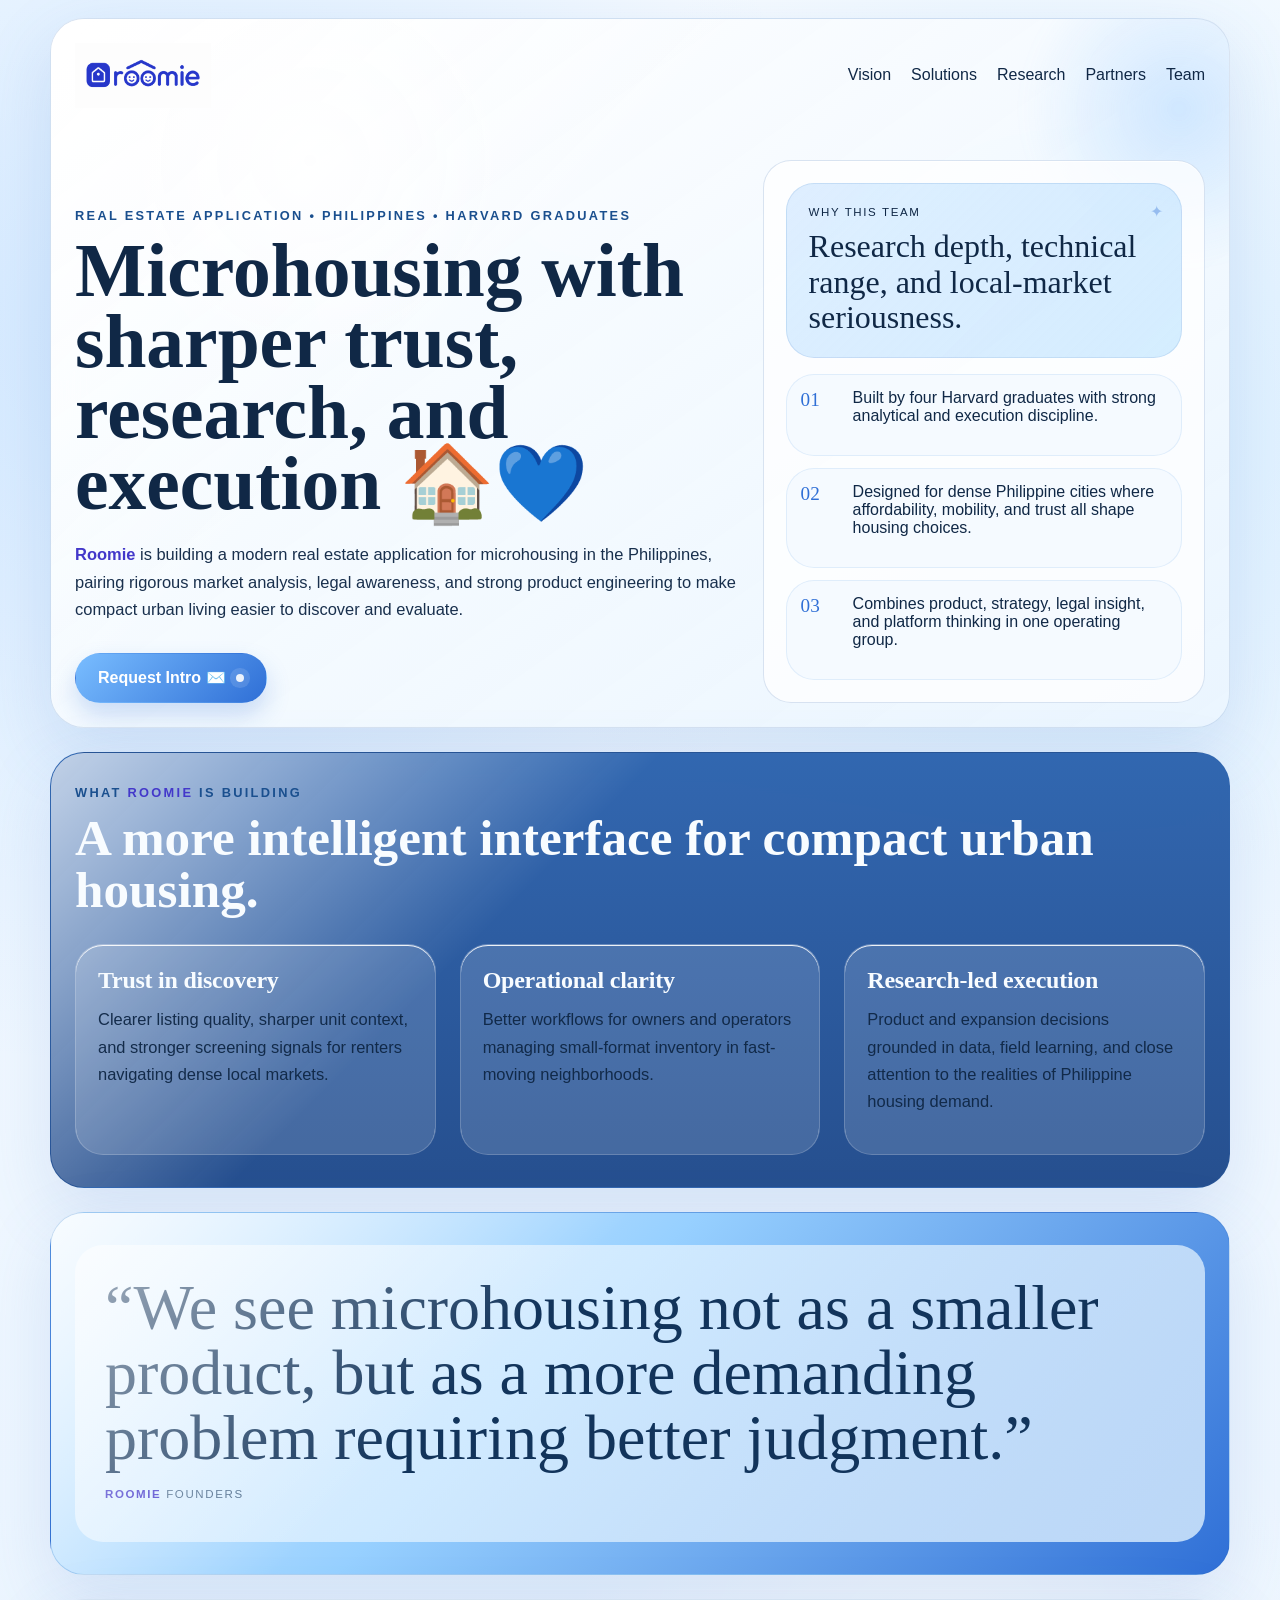
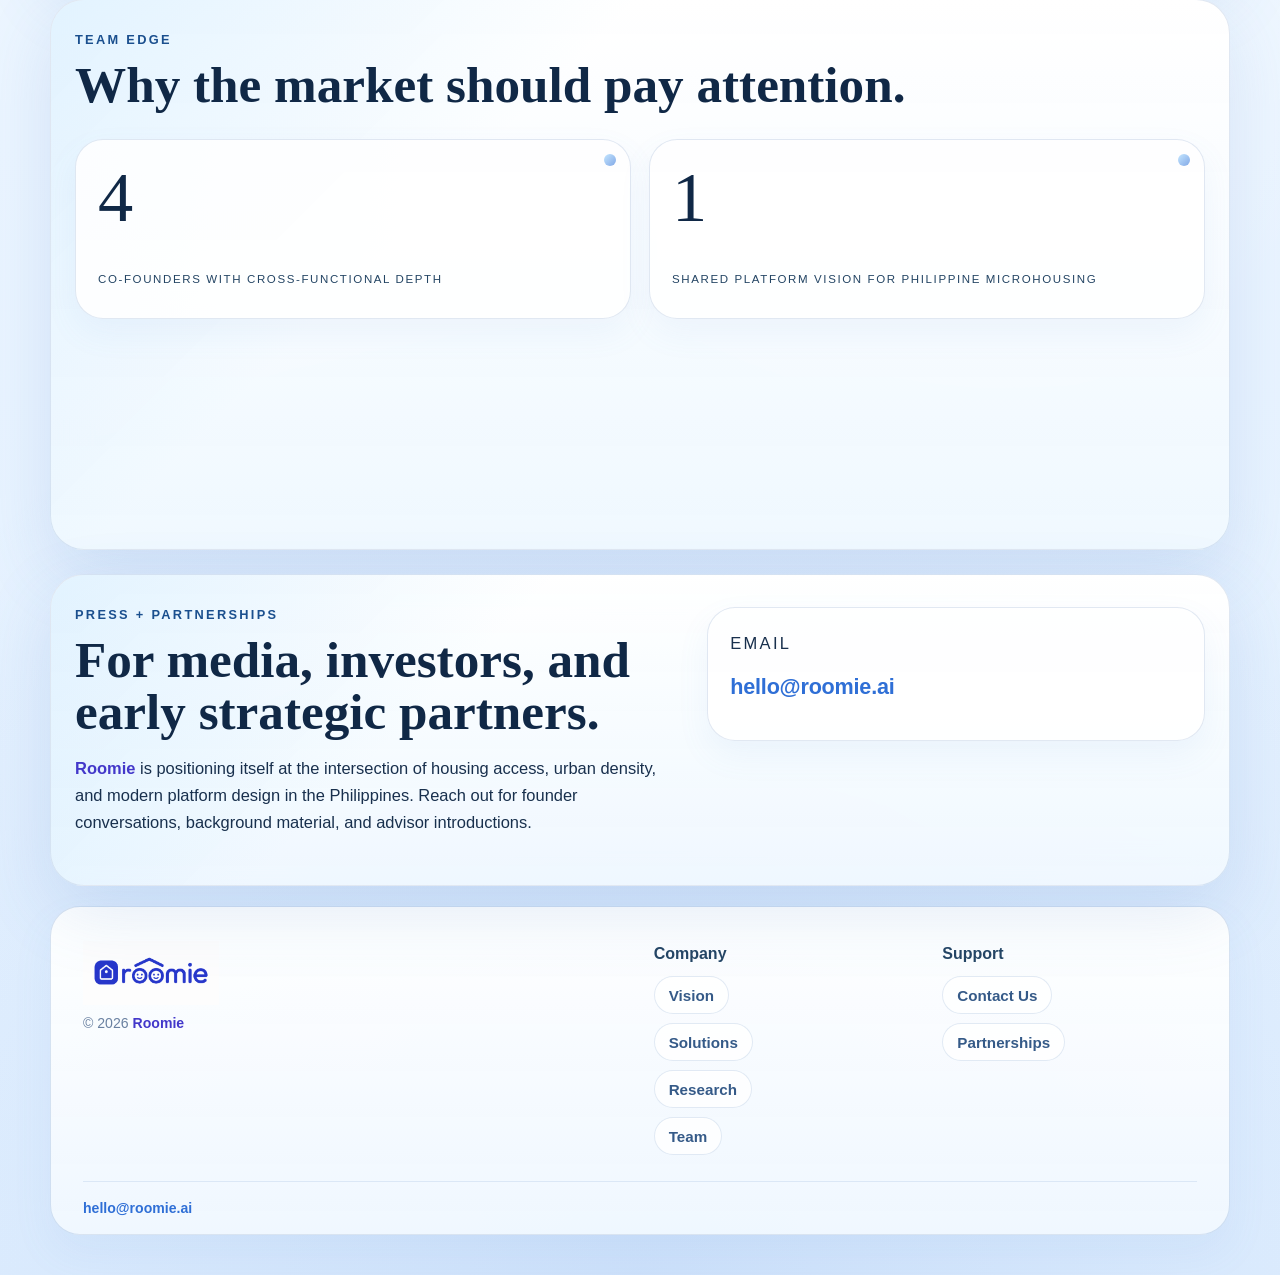
==== commit fd407098: "Refine Roomie site pages" ====
--- a/index.html
+++ b/index.html
@@ -15,15 +15,14 @@
       <header class="hero hero-home">
         <nav class="topbar">
           <div class="brand">
-            <img class="brand-mark" src="assets/logo-draft.png" alt="Roomie logo" />
+            <a href="#vision"><img class="brand-mark" src="assets/logo-draft.png" alt="Roomie logo" /></a>
           </div>
           <div class="topbar-links">
             <a href="#vision">Vision</a>
-            <a href="products.html">Products</a>
+            <a href="solutions.html">Solutions</a>
             <a href="research.html">Research</a>
             <a href="partners.html">Partners</a>
             <a href="team.html">Team</a>
-            <a href="#contact">Contact</a>
           </div>
         </nav>
 
@@ -42,7 +41,6 @@
             </p>
             <div class="hero-actions">
               <a class="button button-primary" href="#contact">Request Intro ✉️</a>
-              <a class="button button-secondary" href="research.html">View Rationale</a>
             </div>
           </div>
 
@@ -68,14 +66,6 @@
           </div>
         </section>
 
-        <div class="ticker" aria-label="Core themes">
-          <span>Microhousing</span>
-          <span>Metro Manila</span>
-          <span>Housing Access</span>
-          <span>Legal Awareness</span>
-          <span>Product Rigor</span>
-          <span>Market Intelligence</span>
-        </div>
       </header>
 
       <main>
@@ -155,15 +145,37 @@
             </div>
             <div class="contact-card reveal is-visible">
               <p class="contact-label">Email</p>
-              <a href="mailto:hello@roomie.ph">hello@roomie.ph</a>
-              <p class="contact-label">Background</p>
-              <p>Harvard graduates • Research-driven • Technical and legal capability</p>
-              <p class="contact-label">Focus</p>
-              <p>Microhousing, urban rentals, marketplace trust, Philippine housing access</p>
+              <a href="mailto:hello@roomie.ai">hello@roomie.ai</a>
             </div>
           </div>
         </section>
       </main>
+
+      <footer class="site-footer">
+        <div class="site-footer-top">
+          <div class="site-footer-brand">
+            <a href="#vision"><img class="brand-mark" src="assets/logo-draft.png" alt="Roomie logo" /></a>
+            <p class="site-footer-legal">© 2026 <strong>Roomie</strong></p>
+          </div>
+          <div class="site-footer-grid">
+            <div class="site-footer-column">
+              <p class="site-footer-label">Company</p>
+              <a href="index.html#vision">Vision</a>
+              <a href="solutions.html">Solutions</a>
+              <a href="research.html">Research</a>
+              <a href="team.html">Team</a>
+            </div>
+            <div class="site-footer-column">
+              <p class="site-footer-label">Support</p>
+              <a href="mailto:hello@roomie.ai">Contact Us</a>
+              <a href="partners.html">Partnerships</a>
+            </div>
+          </div>
+        </div>
+        <div class="site-footer-bottom">
+          <p><a href="mailto:hello@roomie.ai">hello@roomie.ai</a></p>
+        </div>
+      </footer>
     </div>
 
     <script src="script.js"></script>
--- a/styles.css
+++ b/styles.css
@@ -43,10 +43,117 @@
   text-decoration: none;
 }
 
+strong {
+  color: #4338ca !important;
+  font-weight: 800;
+}
+
 .page-shell {
   width: min(1180px, calc(100% - 28px));
   margin: 0 auto;
   padding: 18px 0 40px;
+}
+
+.site-footer {
+  margin-top: 20px;
+  padding: 34px 32px 18px;
+  color: var(--muted-dark);
+  font-size: 0.95rem;
+  border: 1px solid var(--line);
+  border-radius: 30px;
+  background: linear-gradient(180deg, rgba(255, 255, 255, 0.97), rgba(241, 248, 255, 0.94));
+  box-shadow: 0 18px 40px rgba(98, 148, 217, 0.08);
+}
+
+.site-footer-top {
+  display: grid;
+  grid-template-columns: minmax(0, 1.05fr) minmax(0, 1.1fr);
+  gap: 52px;
+  align-items: start;
+}
+
+.site-footer-grid {
+  display: grid;
+  grid-template-columns: repeat(2, minmax(0, 1fr));
+  gap: 34px;
+  align-items: start;
+}
+
+.site-footer-brand {
+  display: grid;
+  gap: 10px;
+}
+
+.site-footer-column p {
+  margin-bottom: 0;
+  color: var(--muted-dark);
+  line-height: 1.68;
+}
+
+.site-footer-legal {
+  margin-bottom: 0;
+  color: #6a81a1;
+  font-size: 0.88rem;
+}
+
+.site-footer-column {
+  display: grid;
+  gap: 9px;
+  align-content: start;
+  justify-items: start;
+}
+
+.site-footer-label {
+  margin-bottom: 6px;
+  color: var(--ink-dark);
+  font-size: 1rem;
+  font-weight: 700;
+  letter-spacing: 0;
+  text-transform: none;
+}
+
+.site-footer a {
+  color: #355a88;
+  font-weight: 600;
+}
+
+.site-footer-column a {
+  display: inline-flex;
+  align-items: center;
+  min-height: 38px;
+  padding: 0 14px;
+  border-radius: 999px;
+  border: 1px solid rgba(53, 107, 176, 0.14);
+  background: rgba(255, 255, 255, 0.8);
+  box-shadow: inset 0 1px 0 rgba(255, 255, 255, 0.88);
+  transition: transform 180ms ease, border-color 180ms ease, background 180ms ease, box-shadow 180ms ease;
+}
+
+.site-footer-column a:hover {
+  transform: translateY(-2px);
+  border-color: rgba(47, 111, 214, 0.24);
+  background: rgba(232, 244, 255, 0.96);
+  box-shadow: 0 10px 20px rgba(98, 148, 217, 0.12);
+}
+
+.site-footer-bottom {
+  display: flex;
+  justify-content: space-between;
+  gap: 18px;
+  margin-top: 26px;
+  padding-top: 18px;
+  border-top: 1px solid rgba(53, 107, 176, 0.12);
+  color: #4e6b8f;
+  font-size: 0.88rem;
+}
+
+.site-footer-bottom p {
+  margin-bottom: 0;
+}
+
+.site-footer-bottom a {
+  color: var(--accent-3);
+  font-weight: 700;
 }
 
 .hero,
@@ -620,6 +727,50 @@
   opacity: 0.6;
 }
 
+.founder-card-expand {
+  overflow: hidden;
+}
+
+.founder-summary {
+  display: block;
+  list-style: none;
+  cursor: pointer;
+}
+
+.founder-summary::-webkit-details-marker {
+  display: none !important;
+}
+
+.founder-summary::marker {
+  content: "";
+  font-size: 0;
+}
+
+.founder-summary > * + * {
+  margin-top: 10px;
+}
+
+.founder-summary h3,
+.founder-summary p {
+  margin-bottom: 0;
+}
+
+.founder-detail {
+  margin-top: 8px;
+}
+
+.founder-detail p {
+  margin-bottom: 0;
+}
+
+.founder-card-expand:not([open]) .founder-detail {
+  display: none;
+}
+
+.founder-card-expand[open] {
+  background: rgba(255, 255, 255, 0.94);
+}
+
 .research-stack {
   display: grid;
   gap: 18px;
@@ -738,6 +889,53 @@
 
 .partner-card {
   min-height: 220px;
+}
+
+.partner-card-product {
+  display: grid;
+  align-content: start;
+  gap: 14px;
+}
+
+.solution-phone-preview {
+  width: min(100%, 290px);
+  margin: 4px auto 6px;
+  padding: 14px;
+  border-radius: 34px;
+  background: linear-gradient(180deg, #13325b 0%, #0f2746 100%);
+  box-shadow:
+    inset 0 1px 0 rgba(255, 255, 255, 0.18),
+    0 20px 38px rgba(30, 76, 135, 0.18);
+}
+
+.solution-phone-screen {
+  position: relative;
+  overflow: hidden;
+  aspect-ratio: 9 / 19.5;
+  border-radius: 24px;
+  border: 1px solid rgba(255, 255, 255, 0.28);
+  background: #f8fbff;
+}
+
+.solution-phone-screen::before {
+  content: "";
+  position: absolute;
+  top: 10px;
+  left: 50%;
+  z-index: 2;
+  width: 34%;
+  height: 14px;
+  border-radius: 999px;
+  background: rgba(12, 22, 39, 0.82);
+  transform: translateX(-50%);
+}
+
+.solution-preview-mobile {
+  display: block;
+  width: 100%;
+  height: 100%;
+  object-fit: cover;
+  object-position: 34% center;
 }
 
 .reveal {
@@ -837,6 +1035,24 @@
     grid-template-columns: 1fr;
   }
 
+  .site-footer-grid {
+    grid-template-columns: 1fr;
+  }
+
+  .site-footer-top,
+  .site-footer-bottom {
+    grid-template-columns: 1fr;
+    display: grid;
+  }
+
+  .site-footer {
+    padding: 28px 20px 18px;
+  }
+
+  .site-footer-grid {
+    gap: 24px;
+  }
+
   .topbar-links {
     justify-content: flex-start;
     flex-wrap: wrap;
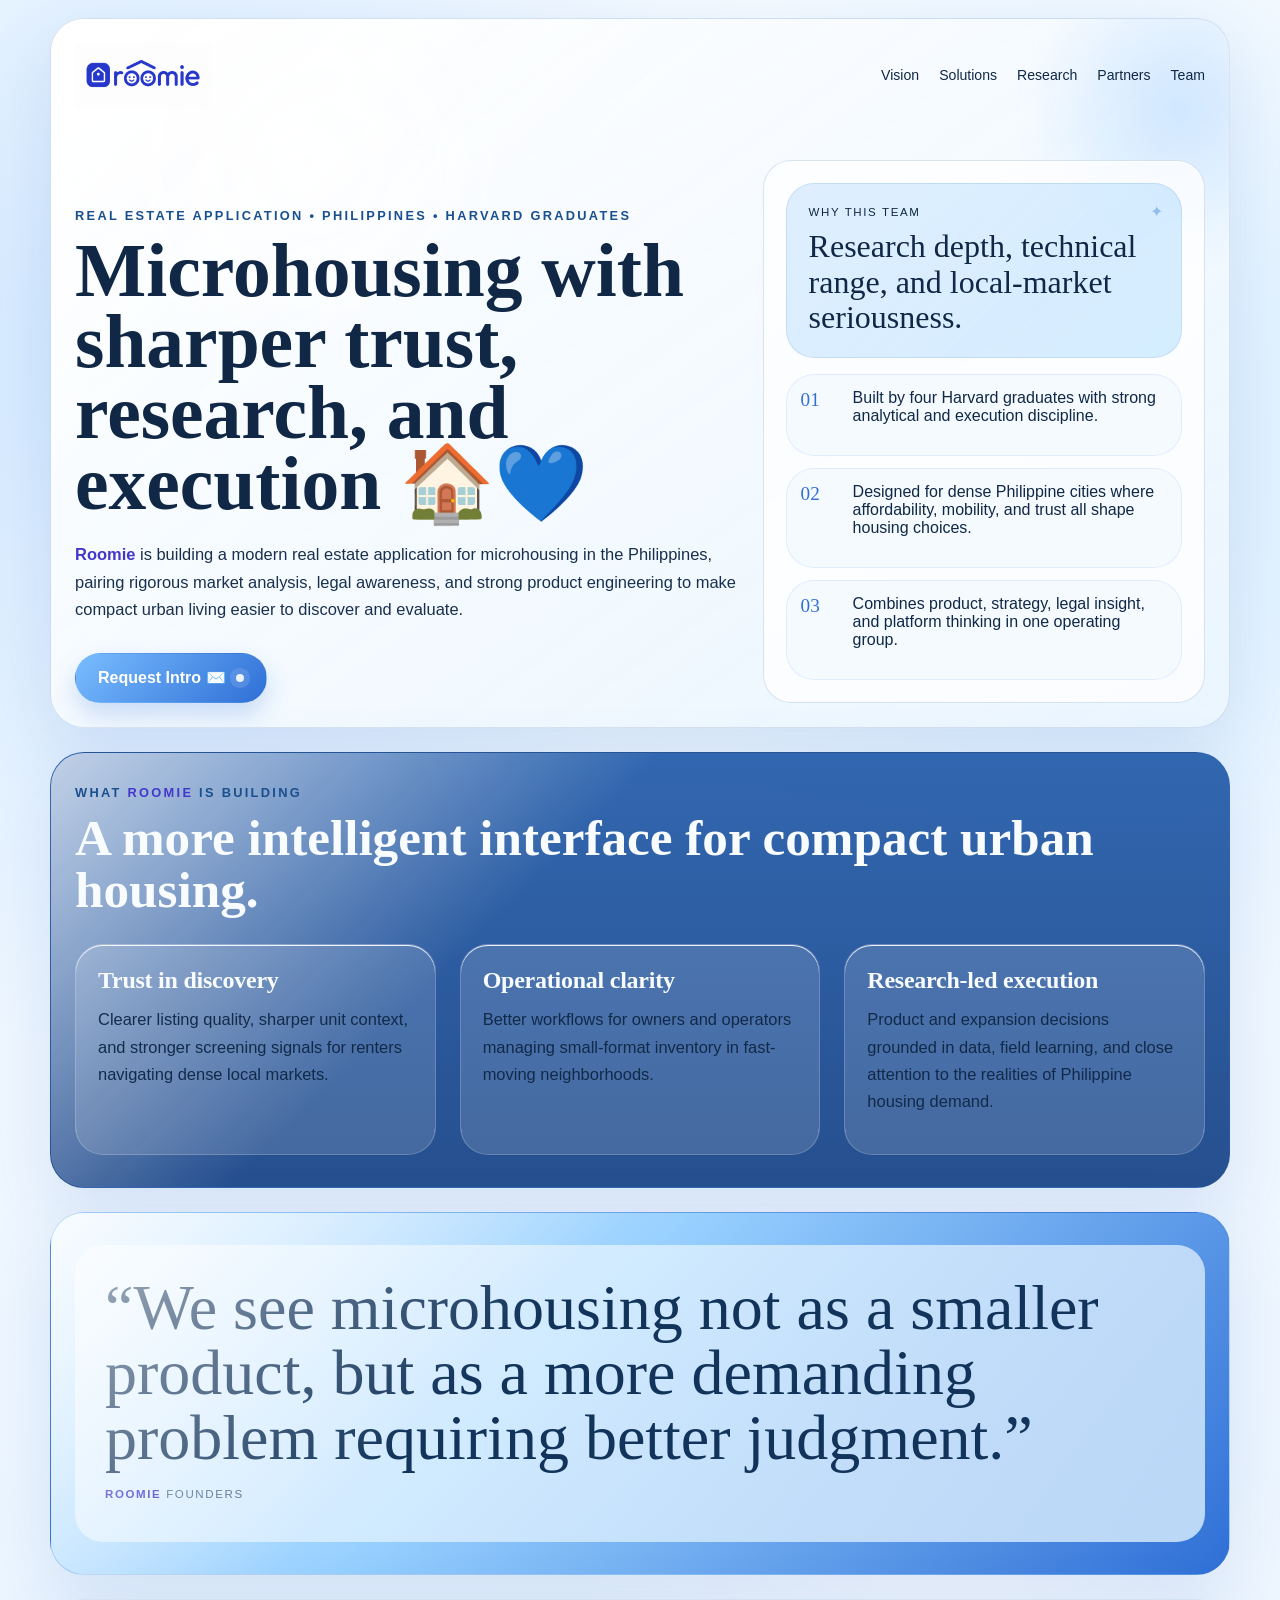
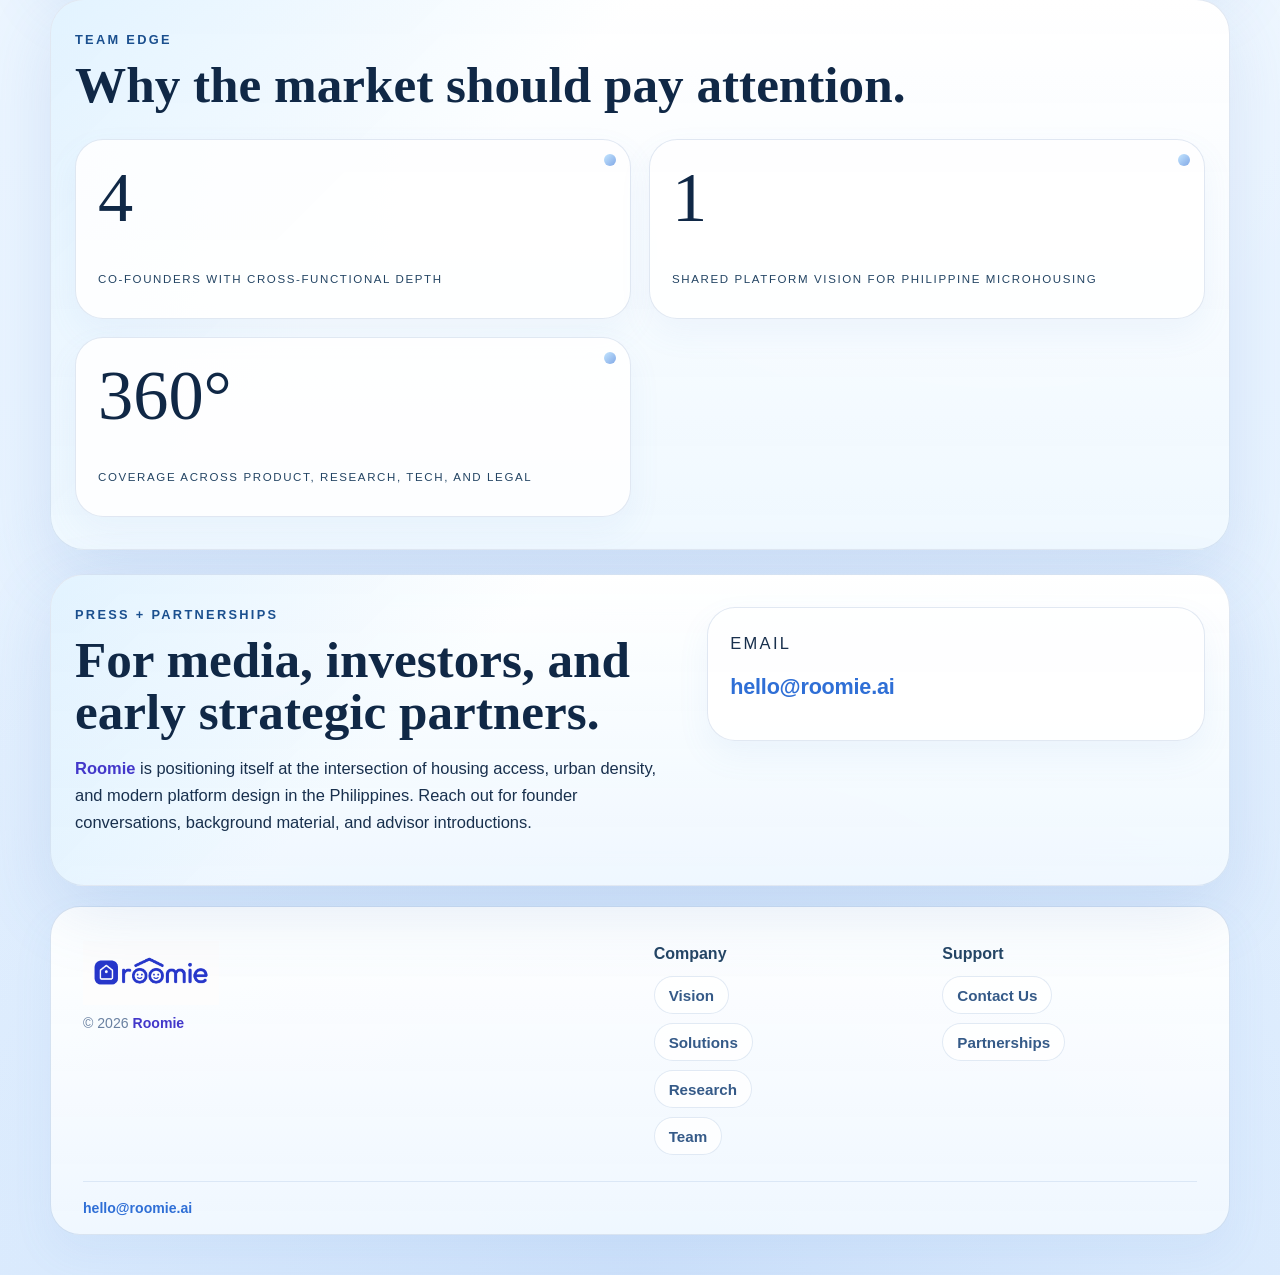
==== commit 51f8f571: "Add browser tab icon" ====
--- a/index.html
+++ b/index.html
@@ -8,6 +8,9 @@
       name="description"
       content="Roomie is a Philippines-focused microhousing platform founded by four Harvard graduates combining legal, research, analytical, and technical strength."
     />
+    <link rel="icon" type="image/png" href="assets/browser_icon_logo.png" />
+    <link rel="apple-touch-icon" href="assets/browser_icon_logo.png" />
+
     <link rel="stylesheet" href="styles.css" />
   </head>
   <body>
--- a/styles.css
+++ b/styles.css
@@ -268,6 +268,7 @@
 
 .topbar-links a {
   position: relative;
+  font-size: 0.88rem;
 }
 
 .topbar-links a::after {
@@ -733,17 +734,8 @@
 
 .founder-summary {
   display: block;
-  list-style: none;
+  color: inherit;
   cursor: pointer;
-}
-
-.founder-summary::-webkit-details-marker {
-  display: none !important;
-}
-
-.founder-summary::marker {
-  content: "";
-  font-size: 0;
 }
 
 .founder-summary > * + * {
@@ -755,20 +747,173 @@
   margin-bottom: 0;
 }
 
-.founder-detail {
-  margin-top: 8px;
-}
-
-.founder-detail p {
+.adviser-summary {
+  display: block;
+  color: inherit;
+  cursor: pointer;
+}
+
+.adviser-summary > * + * {
+  margin-top: 10px;
+}
+
+.adviser-summary h3,
+.adviser-summary p {
   margin-bottom: 0;
 }
 
-.founder-card-expand:not([open]) .founder-detail {
+/* ── Founder / Advisor modal ── */
+.founder-modal {
+  position: fixed;
+  inset: 0;
+  z-index: 40;
   display: none;
-}
-
-.founder-card-expand[open] {
-  background: rgba(255, 255, 255, 0.94);
+  place-items: center;
+  padding: 20px;
+}
+
+.founder-modal:target {
+  display: grid !important;
+}
+
+.founder-modal-backdrop {
+  position: absolute;
+  inset: 0;
+  background: rgba(6, 16, 34, 0.72);
+  backdrop-filter: blur(18px) saturate(1.5);
+}
+
+/* Single-panel immersive card */
+.founder-modal-card {
+  position: relative;
+  z-index: 1;
+  width: min(460px, 100%);
+  height: min(680px, 88vh);
+  border-radius: 28px;
+  overflow: hidden;
+  border: 1px solid rgba(255, 255, 255, 0.12);
+  box-shadow:
+    0 2px 0 rgba(255, 255, 255, 0.1) inset,
+    0 48px 120px rgba(6, 16, 34, 0.6),
+    0 12px 32px rgba(6, 16, 34, 0.35);
+}
+
+/* Photo fills the entire card as background */
+.founder-modal-photo {
+  position: absolute;
+  inset: 0;
+  width: 100%;
+  height: 100%;
+  object-fit: cover;
+  object-position: top center;
+}
+
+/* Gradient overlay: transparent at top, dark at ~45% downward */
+.founder-modal-overlay {
+  position: absolute;
+  inset: 0;
+  display: flex;
+  flex-direction: column;
+  justify-content: flex-end;
+  background: linear-gradient(
+    to bottom,
+    transparent 0%,
+    transparent 32%,
+    rgba(242, 243, 245, 0.55) 48%,
+    rgba(242, 243, 245, 0.88) 62%,
+    rgba(242, 243, 245, 0.97) 72%
+  );
+}
+
+/* Scrollable content area sitting on the gradient */
+.founder-modal-content {
+  overflow-y: auto;
+  max-height: 62%;
+  padding: 0 26px 28px;
+  /* Custom scrollbar */
+  scrollbar-width: thin;
+  scrollbar-color: rgba(255,255,255,0.2) transparent;
+}
+
+.founder-modal-content::-webkit-scrollbar {
+  width: 4px;
+}
+.founder-modal-content::-webkit-scrollbar-thumb {
+  background: rgba(255,255,255,0.22);
+  border-radius: 4px;
+}
+
+/* Role label */
+.founder-modal-content .founder-role {
+  color: rgba(0, 0, 0, 1);
+  font-size: 0.67rem;
+  font-weight: 700;
+  letter-spacing: 0.14em;
+  text-transform: uppercase;
+  margin: 0 0 6px;
+}
+
+/* Name */
+.founder-modal-content h3 {
+  color:  #ffffff;
+  font-size: 1.5rem;
+  font-weight: 800;
+  line-height: 1.2;
+  margin: 0 0 14px;
+  text-shadow: 0 1px 8px rgba(0, 0, 0, 1);
+}
+
+/* Divider */
+.founder-modal-divider {
+  height: 1px;
+  background: rgba(0, 0, 0, 1);
+  margin: 0 0 16px;
+}
+
+/* Tagline */
+.founder-modal-tagline {
+  font-size: 0.92rem;
+  font-weight: 700;
+  color: rgba(0, 0, 0, 1);
+  margin: 0 0 14px;
+  line-height: 1.55;
+}
+
+/* Bio body */
+.founder-modal-detail p {
+  font-size: 0.87rem;
+  font-weight: 600;
+  line-height: 1.8;
+  color: rgba(0, 0, 0, 1);
+  margin: 0;
+}
+
+/* Close button — top right, glassy */
+.founder-modal-close {
+  position: absolute;
+  top: 16px;
+  right: 16px;
+  z-index: 10;
+  display: flex;
+  align-items: center;
+  justify-content: center;
+  width: 34px;
+  height: 34px;
+  border-radius: 50%;
+  background: rgba(128, 128, 128, 0.14);
+  backdrop-filter: blur(8px);
+  color: rgba(128, 128, 128, 0.5);
+  font-size: 1.1rem;
+  line-height: 1;
+  cursor: pointer;
+  text-decoration: none;
+  transition: background 0.18s, color 0.18s;
+  border: 1px solid rgba(128, 128, 128, 0.8);
+}
+
+.founder-modal-close:hover {
+  background: rgba(255, 255, 255, 0.26);
+  color: #fff;
 }
 
 .research-stack {
@@ -823,6 +968,46 @@
   padding: 0;
 }
 
+.map-card-link {
+  display: block;
+  height: 100%;
+  color: inherit;
+}
+
+.map-card-link .map-copy {
+  position: relative;
+}
+
+.map-open-cta {
+  display: inline-flex;
+  align-items: center;
+  justify-content: center;
+  margin: 6px 0 0;
+  min-height: 34px;
+  padding: 0 12px;
+  border-radius: 999px;
+  background: linear-gradient(180deg, rgba(245, 250, 255, 0.98), rgba(232, 244, 255, 0.96));
+  border: 1px solid rgba(53, 107, 176, 0.14);
+  box-shadow:
+    inset 0 1px 0 rgba(255, 255, 255, 0.96),
+    0 6px 14px rgba(98, 148, 217, 0.08);
+  color: #355a88;
+  font-size: 0.76rem;
+  font-weight: 700;
+  letter-spacing: 0.02em;
+  line-height: 1;
+  transition: transform 180ms ease, border-color 180ms ease, background 180ms ease, box-shadow 180ms ease;
+}
+
+.map-open-cta:hover {
+  transform: translateY(-1px);
+  border-color: rgba(47, 111, 214, 0.24);
+  background: linear-gradient(180deg, rgba(247, 252, 255, 1), rgba(223, 240, 255, 0.98));
+  box-shadow:
+    inset 0 1px 0 rgba(255, 255, 255, 0.98),
+    0 10px 18px rgba(98, 148, 217, 0.12);
+}
+
 .map-frame {
   display: block;
   width: 100%;
@@ -834,6 +1019,181 @@
 
 .map-copy {
   padding: 22px 22px 24px;
+}
+
+/* ── Geolocation Map Lightbox Modal Refinement ── */
+.map-modal {
+  padding: 20px;
+}
+
+.map-modal .founder-modal-backdrop {
+  background: rgba(3, 10, 22, 0.86);
+  backdrop-filter: blur(20px) saturate(1.6);
+}
+
+.map-modal-card {
+  width: min(1200px, 95vw);
+  height: auto !important;
+  max-height: min(92vh, 920px) !important;
+  padding: 24px 28px 26px;
+  border-radius: 26px;
+  background: linear-gradient(170deg, #0d223a 0%, #061324 100%);
+  border: 1px solid rgba(255, 255, 255, 0.14);
+  box-shadow:
+    0 0 0 1px rgba(255, 255, 255, 0.06) inset,
+    0 32px 90px rgba(0, 0, 0, 0.75),
+    0 8px 28px rgba(0, 0, 0, 0.4);
+  overflow: hidden;
+  display: flex;
+  flex-direction: column;
+}
+
+.map-modal-card .founder-role {
+  margin-bottom: 4px;
+  color: rgba(140, 195, 255, 0.85);
+  font-family: "Avenir Next", system-ui, -apple-system, sans-serif;
+  font-size: 0.72rem;
+  font-weight: 700;
+  letter-spacing: 0.14em;
+  text-transform: uppercase;
+}
+
+.map-modal-card h3 {
+  font-family: "Avenir Next", system-ui, -apple-system, sans-serif;
+  font-size: 1.35rem;
+  font-weight: 700;
+  line-height: 1.25;
+  color: #ffffff;
+  letter-spacing: normal;
+  text-transform: none;
+  margin: 0 0 16px 0;
+  padding-bottom: 14px;
+  border-bottom: 1px solid rgba(255, 255, 255, 0.1);
+  padding-right: 48px;
+}
+
+.map-modal-card .founder-modal-close {
+  position: absolute;
+  top: 22px;
+  right: 22px;
+  width: 36px;
+  height: 36px;
+  border-radius: 50%;
+  background: rgba(255, 255, 255, 0.12);
+  backdrop-filter: blur(8px);
+  color: #ffffff;
+  font-size: 1.25rem;
+  line-height: 1;
+  display: flex;
+  align-items: center;
+  justify-content: center;
+  text-decoration: none;
+  border: 1px solid rgba(255, 255, 255, 0.18);
+  transition: all 0.2s ease;
+  z-index: 10;
+}
+
+.map-modal-card .founder-modal-close:hover {
+  background: rgba(255, 255, 255, 0.25);
+  color: #ffffff;
+  transform: scale(1.06);
+}
+
+.map-stage {
+  position: relative;
+  width: 100%;
+  display: flex;
+  align-items: center;
+  justify-content: center;
+  background: #071526;
+  border-radius: 16px;
+  border: 1px solid rgba(255, 255, 255, 0.1);
+  overflow: hidden;
+  box-shadow: 0 12px 36px rgba(0, 0, 0, 0.45);
+  touch-action: pan-y;
+}
+
+.map-frame-modal {
+  margin-top: 0;
+  width: 100%;
+  height: auto;
+  max-height: calc(92vh - 140px);
+  object-fit: contain;
+  border: none;
+  display: block;
+}
+
+.map-nav-arrow {
+  position: absolute;
+  top: 50%;
+  transform: translateY(-50%);
+  width: 44px;
+  height: 44px;
+  border-radius: 50%;
+  background: rgba(15, 32, 54, 0.75);
+  backdrop-filter: blur(4px);
+  color: #ffffff;
+  display: flex;
+  align-items: center;
+  justify-content: center;
+  border: 1px solid rgba(255, 255, 255, 0.15);
+  cursor: pointer;
+  transition: all 0.2s ease;
+  z-index: 5;
+  text-decoration: none;
+}
+
+.map-nav-arrow svg {
+  width: 20px;
+  height: 20px;
+}
+
+.map-nav-arrow:hover {
+  background: rgba(15, 32, 54, 0.95);
+  border-color: rgba(255, 255, 255, 0.3);
+  transform: translateY(-50%) scale(1.08);
+}
+
+.arrow-left {
+  left: 12px;
+}
+
+.arrow-right {
+  right: 12px;
+}
+
+.map-dots {
+  position: absolute;
+  bottom: 14px;
+  left: 50%;
+  transform: translateX(-50%);
+  display: flex;
+  gap: 8px;
+  z-index: 5;
+  background: rgba(6, 16, 30, 0.6);
+  padding: 6px 12px;
+  border-radius: 12px;
+  border: 1px solid rgba(255, 255, 255, 0.08);
+  backdrop-filter: blur(4px);
+}
+
+.map-dot {
+  width: 7px;
+  height: 7px;
+  border-radius: 50%;
+  background: rgba(255, 255, 255, 0.35);
+  transition: all 0.2s ease;
+  cursor: pointer;
+}
+
+.map-dot:hover {
+  background: rgba(255, 255, 255, 0.7);
+}
+
+.map-dot.active {
+  background: #ffffff;
+  transform: scale(1.2);
+  box-shadow: 0 0 6px rgba(255, 255, 255, 0.8);
 }
 
 .map-insight-list {
@@ -892,9 +1252,14 @@
 }
 
 .partner-card-product {
-  display: grid;
-  align-content: start;
+  display: flex;
+  flex-direction: column;
   gap: 14px;
+}
+
+.partner-card-product .button {
+  margin-top: auto;
+  align-self: flex-start;
 }
 
 .solution-phone-preview {
@@ -1055,11 +1420,28 @@
 
   .topbar-links {
     justify-content: flex-start;
-    flex-wrap: wrap;
+    flex-wrap: nowrap;
+    gap: 14px;
+  }
+  .topbar-links a {
+    font-size: 0.82rem;
+    font-weight: 600;
   }
 }
 
 @media (max-width: 640px) {
+  .topbar-links {
+    display: flex;
+    justify-content: space-around;
+    width: 100%;
+    gap: 0;
+    flex-wrap: nowrap;
+  }
+  .topbar-links a {
+    font-size: 0.8rem;
+    font-weight: 600;
+  }
+
   .page-shell {
     width: min(100% - 18px, 1180px);
     padding-top: 10px;
@@ -1079,4 +1461,72 @@
   .button {
     width: 100%;
   }
-}
+
+  .map-modal-card {
+    padding: 12px 10px 12px;
+    border-radius: 16px;
+    width: calc(100vw - 24px);
+    max-width: calc(100vw - 24px);
+    margin: 0 auto;
+  }
+
+  .map-modal-card .founder-role {
+    font-size: 0.65rem;
+    margin-bottom: 2px;
+  }
+
+  .map-modal-card h3 {
+    font-size: 0.95rem;
+    margin-bottom: 8px;
+    padding-bottom: 6px;
+  }
+
+  .map-modal-card .founder-modal-close {
+    top: 10px;
+    right: 10px;
+    width: 28px;
+    height: 28px;
+    font-size: 1rem;
+  }
+
+  .map-stage {
+    border-radius: 10px;
+  }
+
+  .map-frame-modal {
+    height: 68vh !important;
+    width: 100%;
+    object-fit: cover;
+    border-radius: 10px;
+  }
+
+  .map-nav-arrow {
+    width: 34px;
+    height: 34px;
+  }
+
+  .map-nav-arrow svg {
+    width: 16px;
+    height: 16px;
+  }
+
+  .arrow-left {
+    left: 6px;
+  }
+
+  .arrow-right {
+    right: 6px;
+  }
+
+  .map-dots {
+    bottom: 8px;
+    gap: 6px;
+    padding: 4px 8px;
+    border-radius: 8px;
+  }
+
+  .map-dot {
+    width: 5px;
+    height: 5px;
+  }
+}
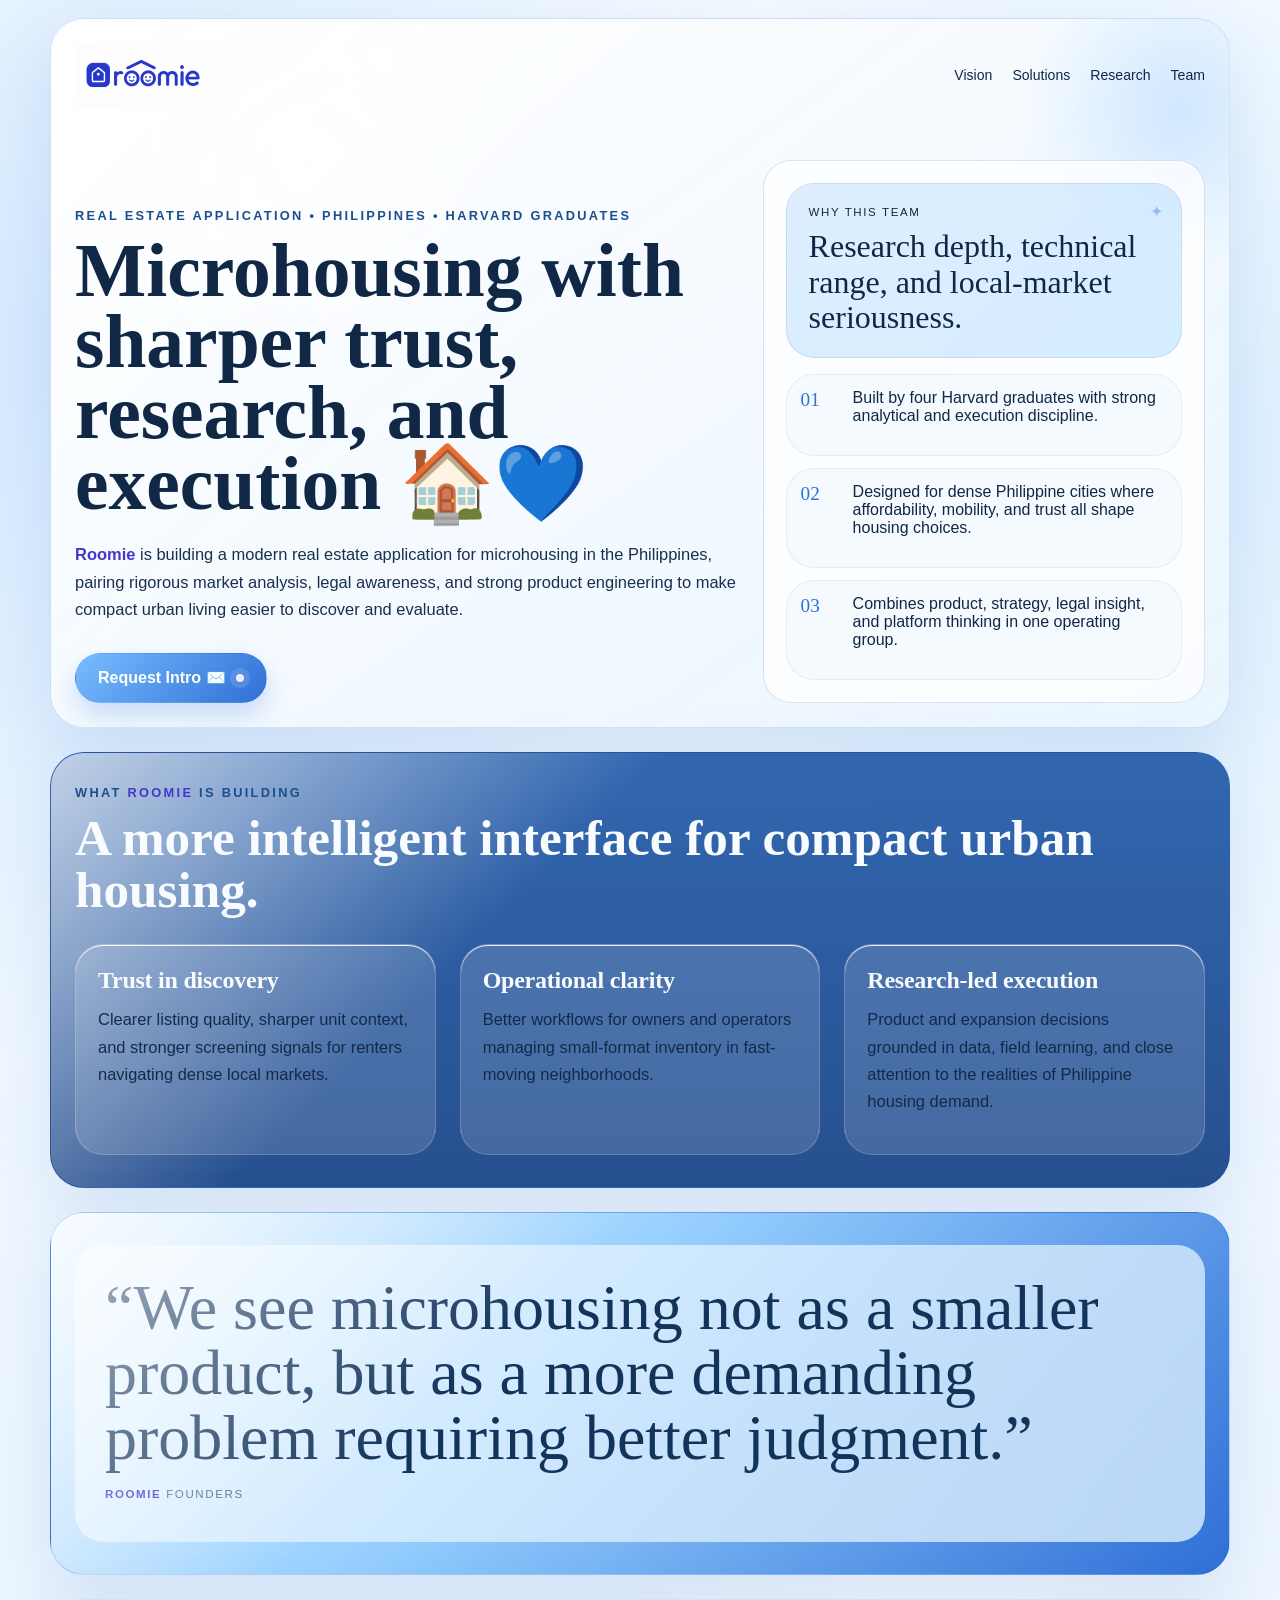
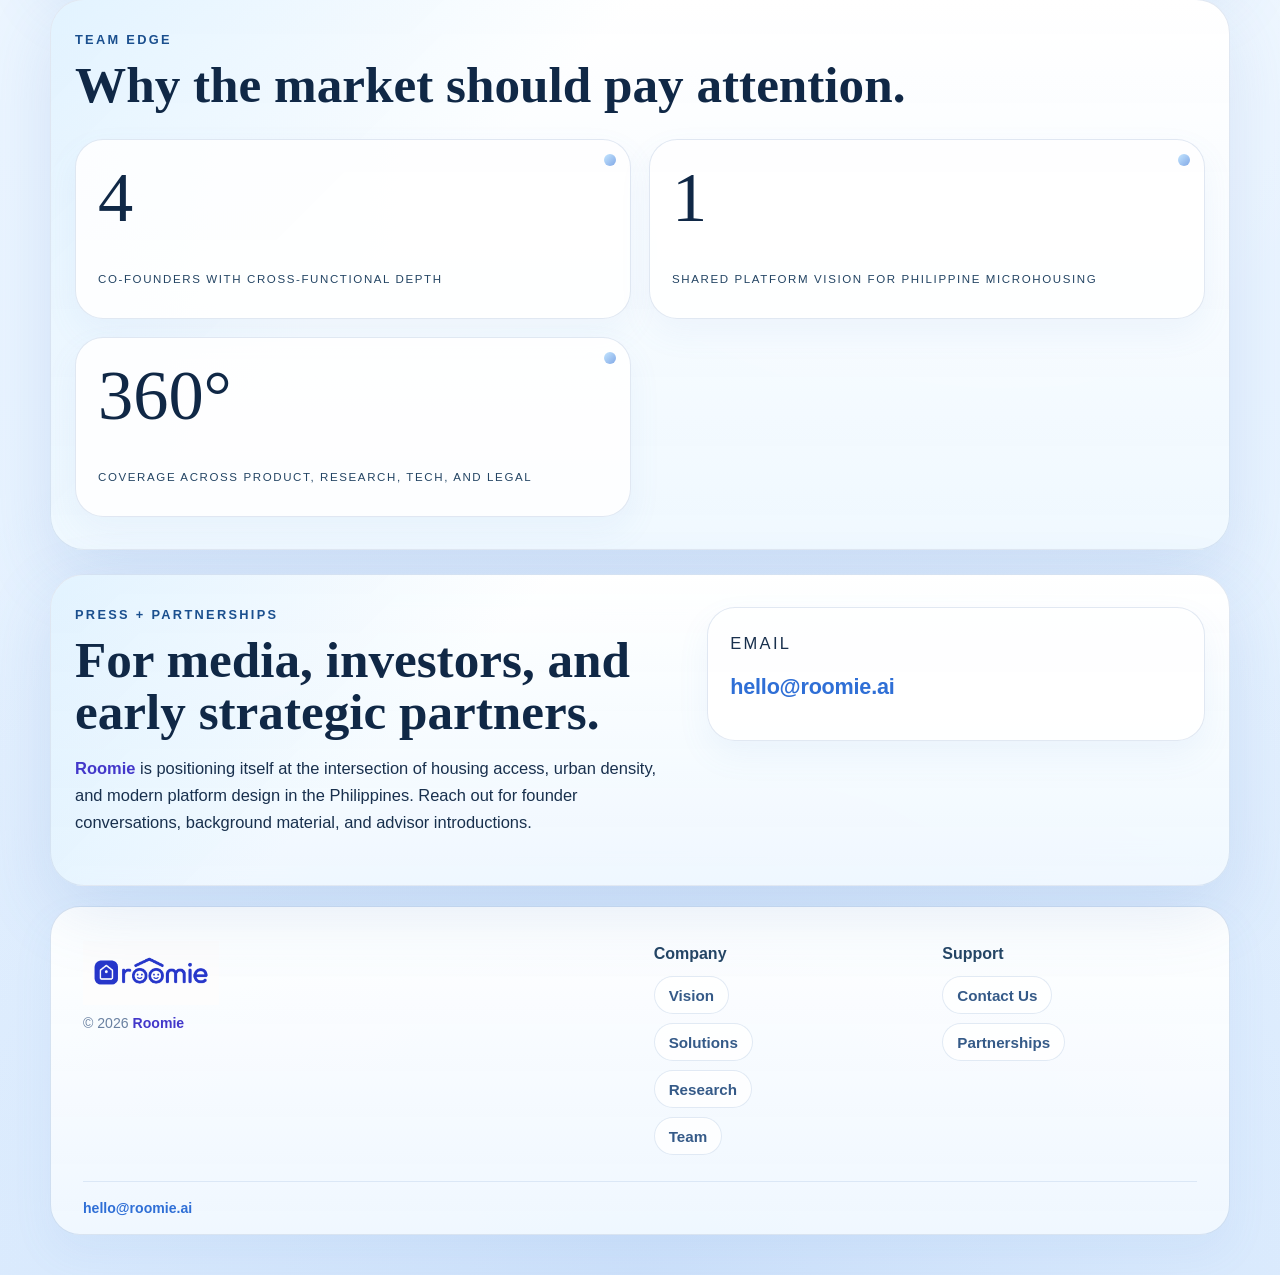
==== commit c33bca24: "Hide partners navigation tab" ====
--- a/index.html
+++ b/index.html
@@ -24,7 +24,6 @@
             <a href="#vision">Vision</a>
             <a href="solutions.html">Solutions</a>
             <a href="research.html">Research</a>
-            <a href="partners.html">Partners</a>
             <a href="team.html">Team</a>
           </div>
         </nav>
--- a/styles.css
+++ b/styles.css
@@ -625,9 +625,12 @@
 
 .founders-grid,
 .metrics-grid,
-.advisers-grid,
 .partners-grid {
   grid-template-columns: repeat(2, minmax(0, 1fr));
+}
+
+.advisers-grid {
+  grid-template-columns: repeat(3, minmax(0, 1fr));
 }
 
 .research-grid {
@@ -715,6 +718,7 @@
 }
 
 .founder-card::before,
+.adviser-card::before,
 .metric-card::before,
 .partner-card::before {
   content: "";
@@ -806,6 +810,11 @@
   height: 100%;
   object-fit: cover;
   object-position: top center;
+}
+
+.founder-modal-photo-regine {
+  height: 106%;
+  object-position: 44% 14%;
 }
 
 /* Gradient overlay: transparent at top, dark at ~45% downward */
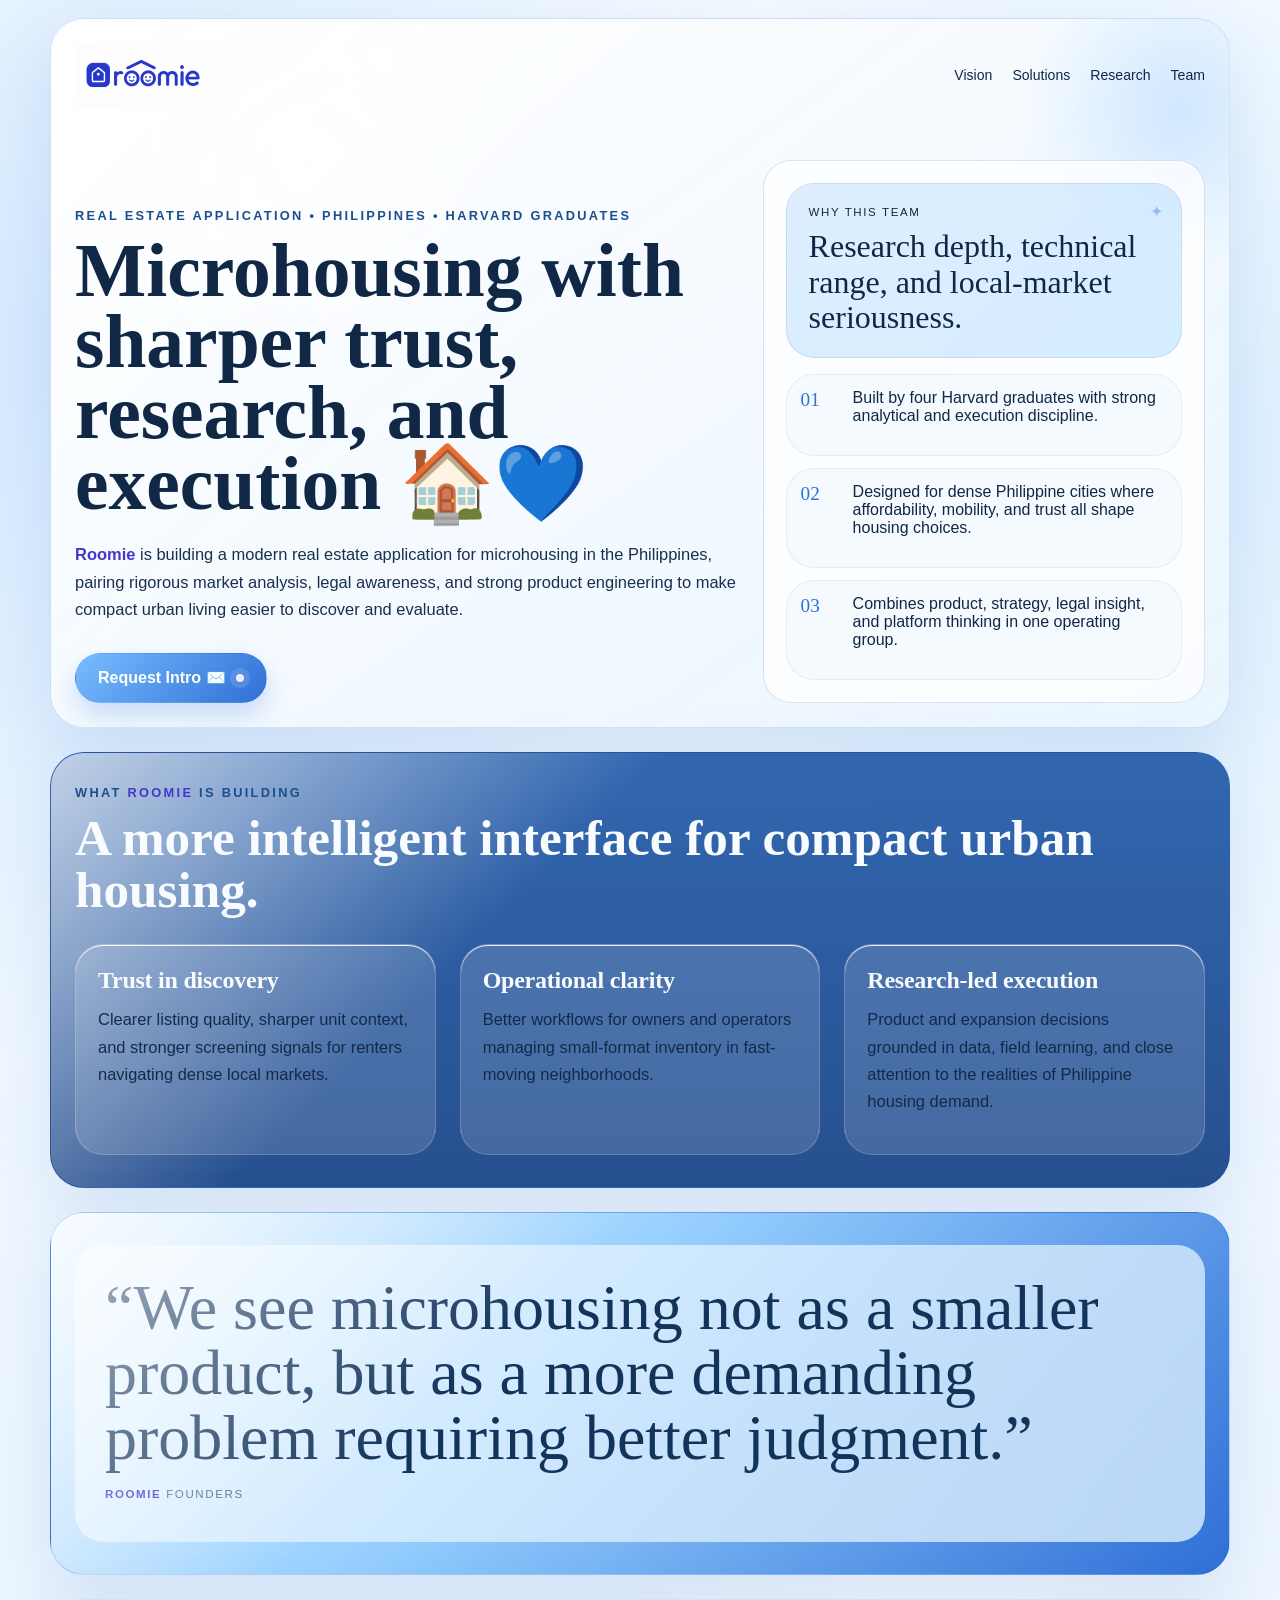
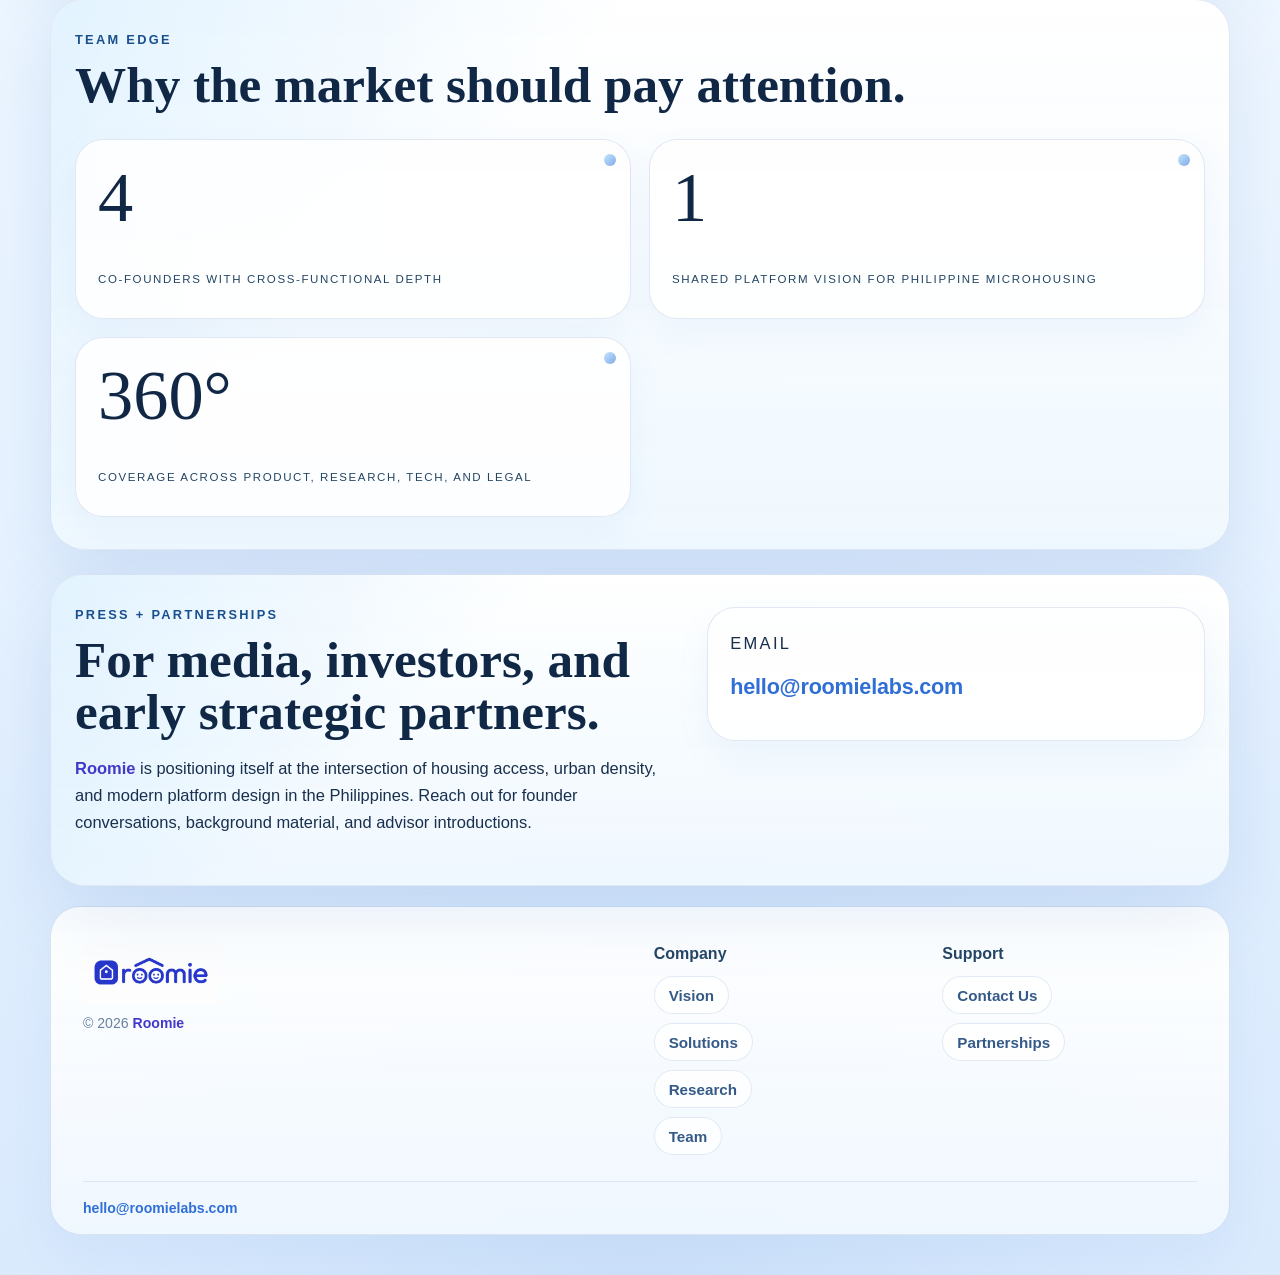
==== commit 7b73ea54: "Update contact email domain" ====
--- a/index.html
+++ b/index.html
@@ -147,7 +147,7 @@
             </div>
             <div class="contact-card reveal is-visible">
               <p class="contact-label">Email</p>
-              <a href="mailto:hello@roomie.ai">hello@roomie.ai</a>
+              <a href="mailto:hello@roomielabs.com">hello@roomielabs.com</a>
             </div>
           </div>
         </section>
@@ -169,13 +169,13 @@
             </div>
             <div class="site-footer-column">
               <p class="site-footer-label">Support</p>
-              <a href="mailto:hello@roomie.ai">Contact Us</a>
+              <a href="mailto:hello@roomielabs.com">Contact Us</a>
               <a href="partners.html">Partnerships</a>
             </div>
           </div>
         </div>
         <div class="site-footer-bottom">
-          <p><a href="mailto:hello@roomie.ai">hello@roomie.ai</a></p>
+          <p><a href="mailto:hello@roomielabs.com">hello@roomielabs.com</a></p>
         </div>
       </footer>
     </div>
